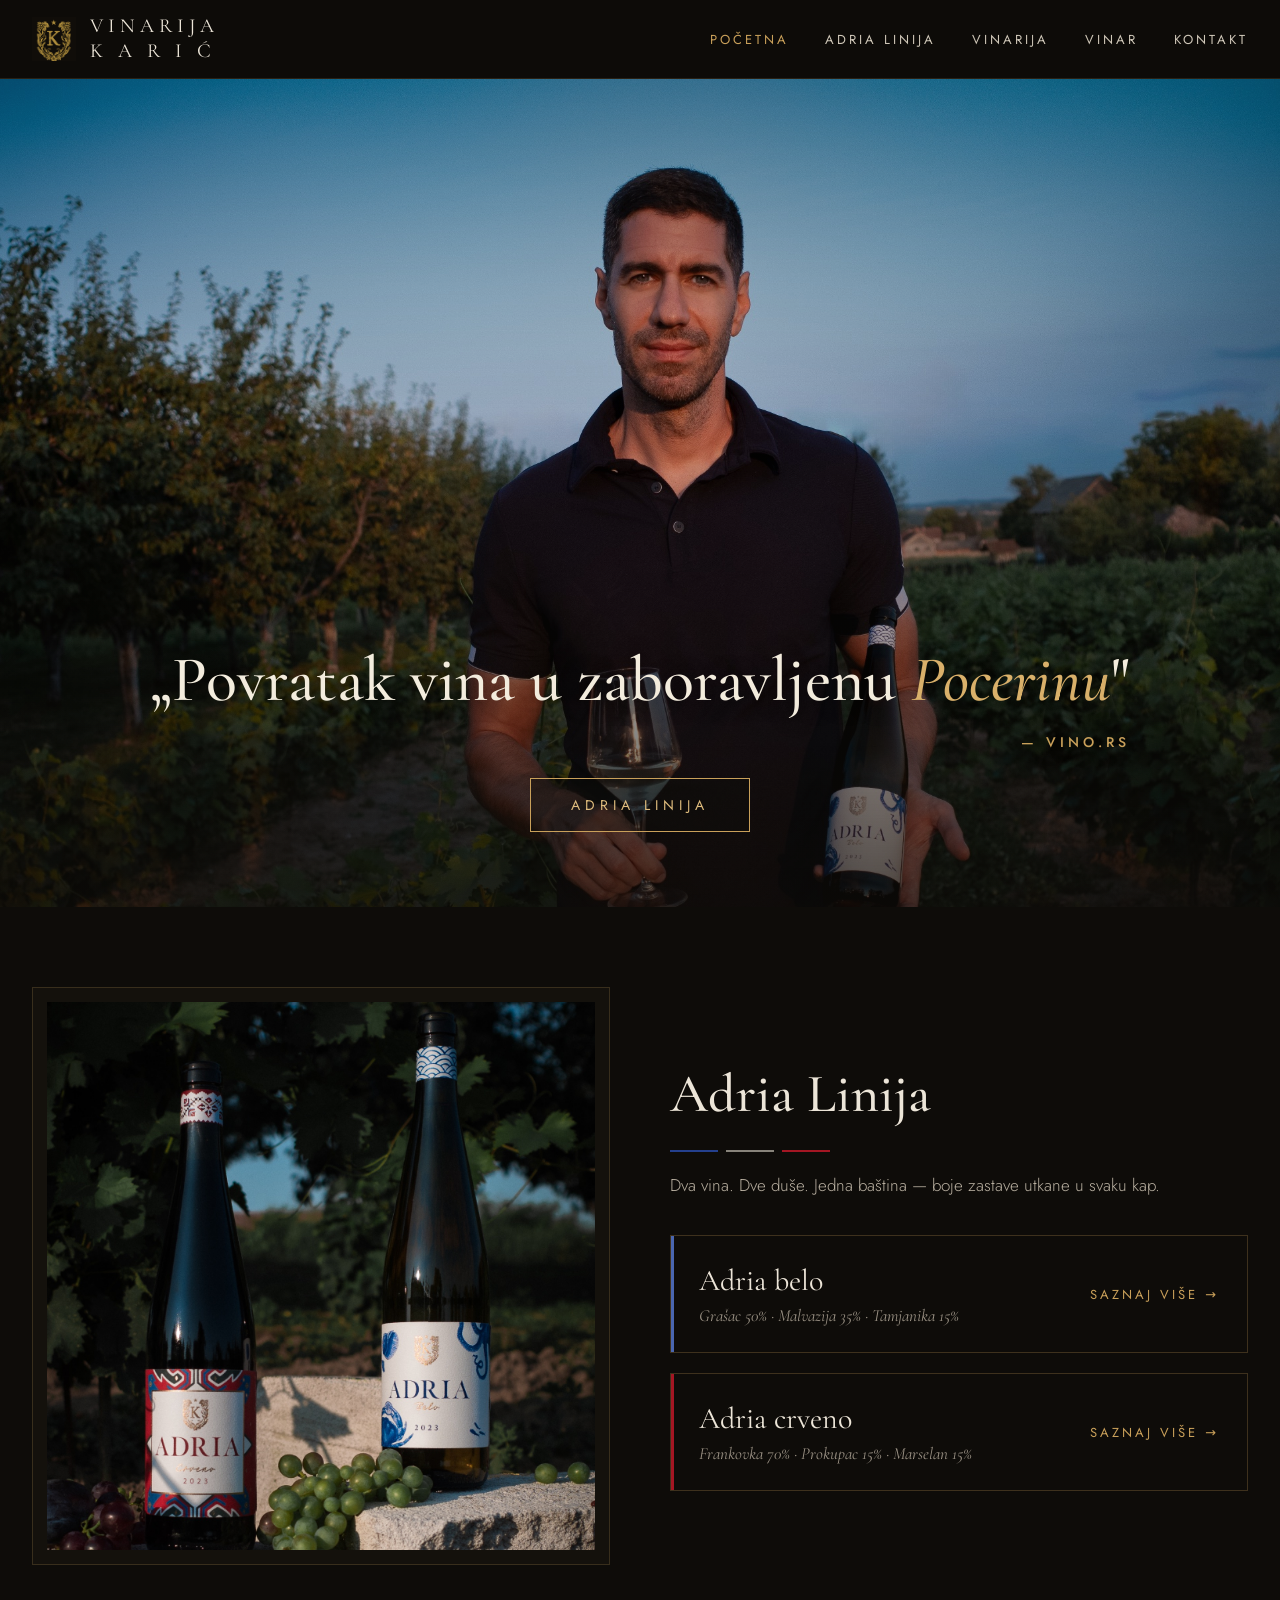
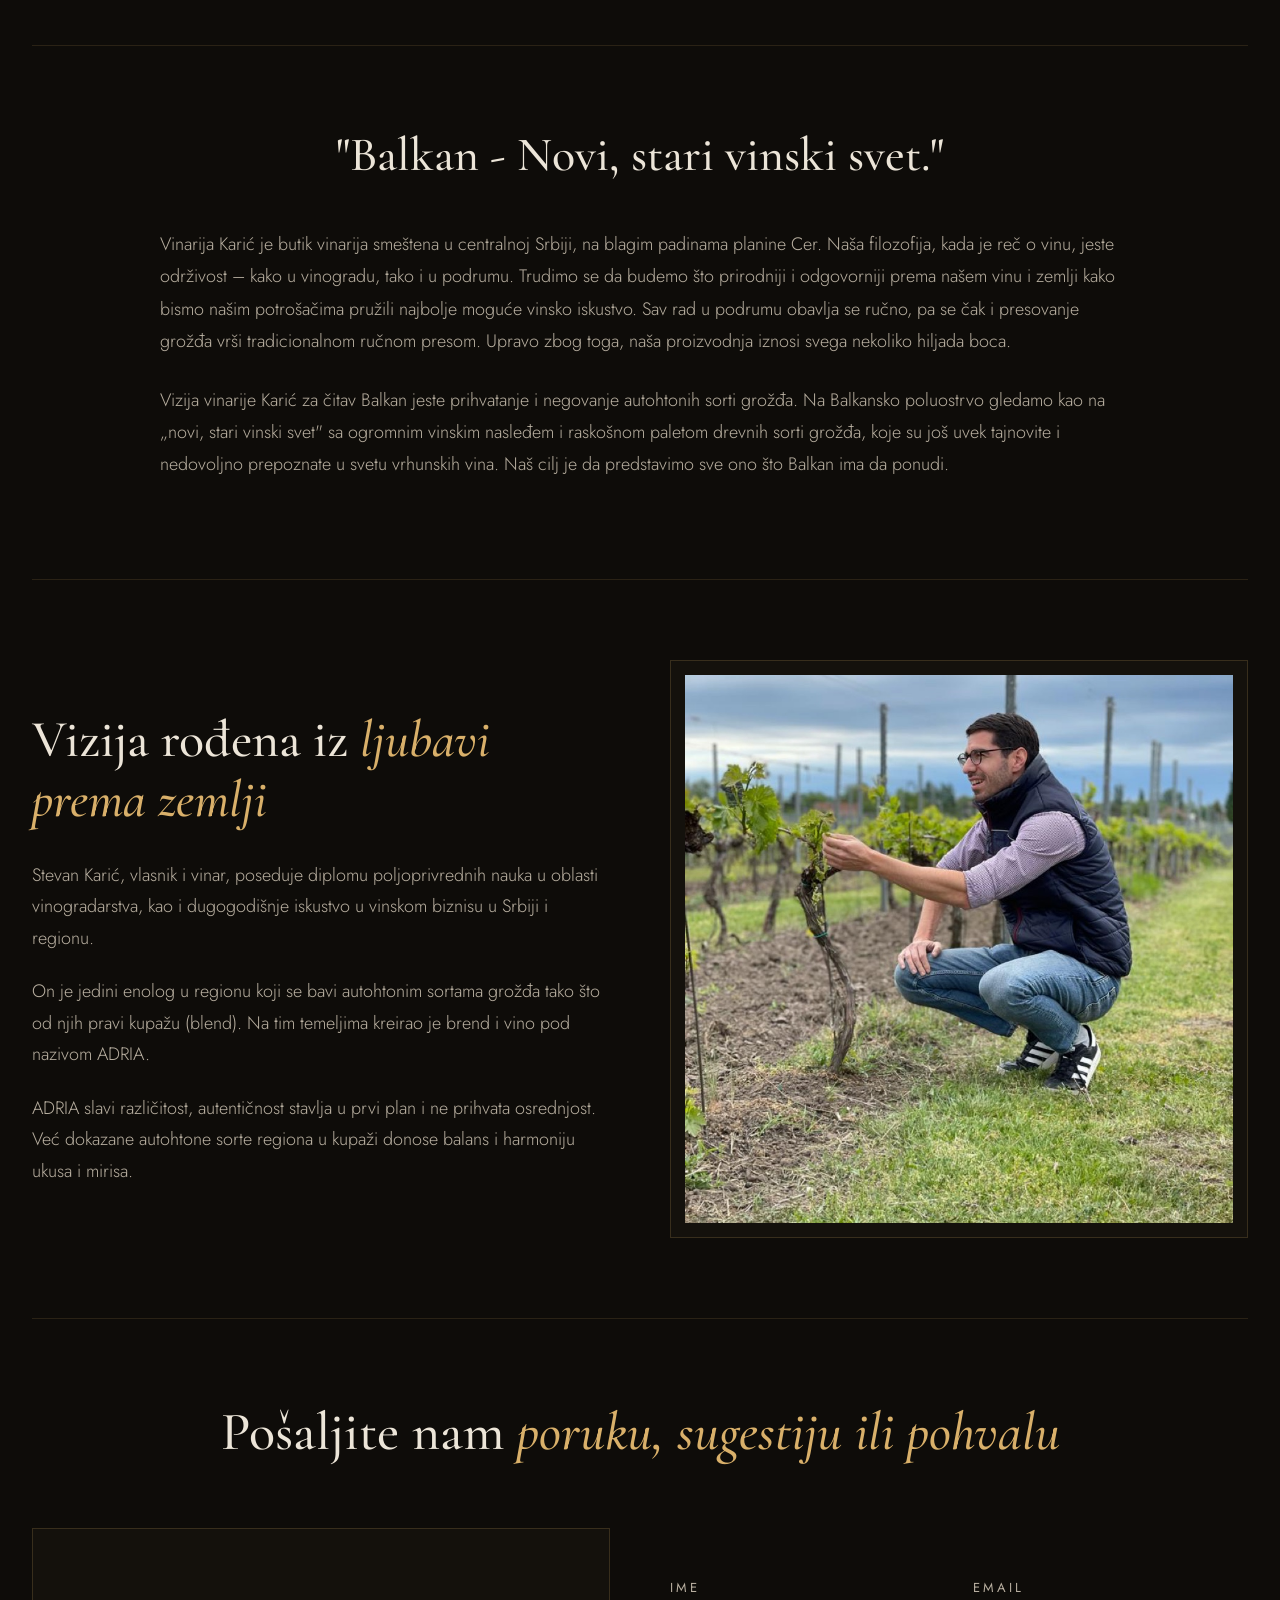
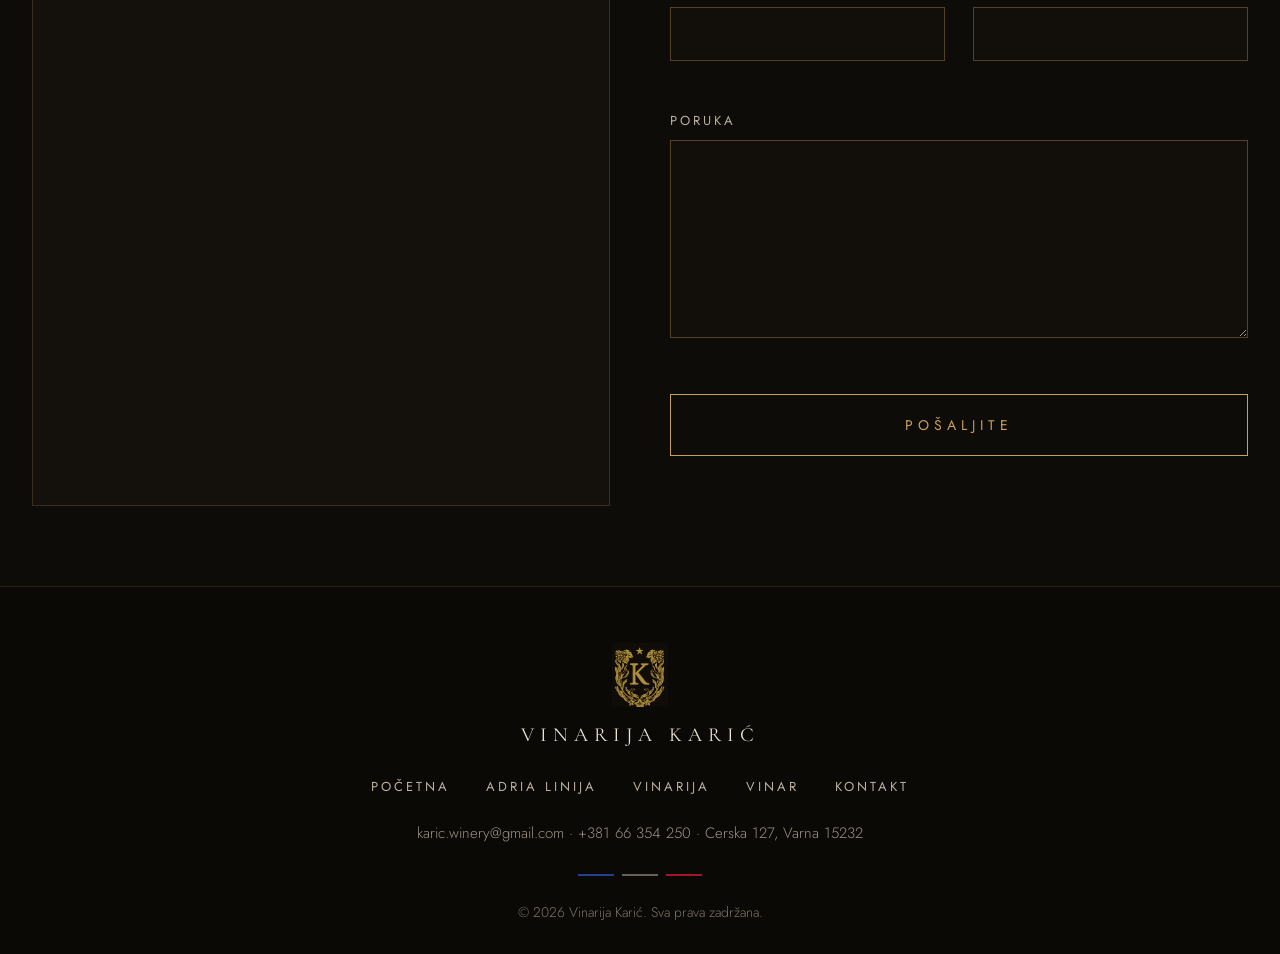
==== index.html @ 0d617162 "Add files via upload" ====
<!DOCTYPE html>
<html lang="sr">
<head>
<meta charset="utf-8">
<meta name="viewport" content="width=device-width, initial-scale=1">
<title>Vinarija Karić</title>
<meta name="description" content="Vinarija Karić — butik vinarija sa padina planine Cer. Adria linija: belo i crveno vino od autohtonih balkanskih sorti.">
<link rel="preconnect" href="https://fonts.googleapis.com">
<link rel="preconnect" href="https://fonts.gstatic.com" crossorigin>
<link href="https://fonts.googleapis.com/css2?family=Cormorant+Garamond:ital,wght@0,400;0,500;0,600;1,400;1,500&family=Jost:wght@300;400;500&display=swap" rel="stylesheet">
<link rel="icon" href="assets/karic-grb.png">
<link rel="stylesheet" href="style.css">
</head>
<body>
<div class="app">

  <!-- ============================= HEADER ============================= -->
  <header class="header">
    <div class="header-inner wrap">
      <div class="brand" data-go="home">
        <span class="imgslot crest contain">
          <img src="assets/karic-grb.png" alt="Grb Vinarije Karić" onerror="this.closest('.imgslot').classList.add('no-img')">
          <span class="ph"></span>
        </span>
        <div class="brand-name">VINARIJA<br>K A R I Ć</div>
      </div>
      <button id="nav-toggle" class="nav-toggle" aria-label="Meni" aria-expanded="false">
        <span></span><span></span><span></span>
      </button>
      <nav class="nav" id="site-nav">
        <span data-nav="home"     data-go="home">POČETNA</span>
        <span data-nav="adria"    data-section="adria-sekcija">ADRIA LINIJA</span>
        <span data-nav="vinarija" data-section="vinarija-sekcija">VINARIJA</span>
        <span data-nav="vinar"    data-section="vinar-sekcija">VINAR</span>
        <span data-nav="kontakt"  data-section="kontakt-sekcija">KONTAKT</span>
      </nav>
    </div>
  </header>

  <!-- ============================= HOME VIEW ============================= -->
  <div id="home-view">

    <!-- Hero -->
    <section class="hero">
      <div id="hero-parallax">
        <span class="imgslot" style="position:absolute;inset:0;">
          <img src="assets/hero.jpg" alt="Adria vino u zlatnom satu" onerror="this.closest('.imgslot').classList.add('no-img')">
          <span class="ph">Hero fotografija<br>(assets/hero.jpg)</span>
        </span>
      </div>
      <div class="hero-overlay"></div>
      <div id="hero-content" class="hero-content">
        <h1>„Povratak vina u zaboravljenu <em>Pocerinu</em>"
          <div class="hero-source">— VINO.RS</div>
        </h1>
        <a class="hero-btn" data-go="belo">ADRIA LINIJA</a>
      </div>
    </section>

    <!-- Adria linija -->
    <section id="adria-sekcija" class="adria">
      <div class="wrap section-pad grid-2">
        <div class="frame">
          <span class="imgslot" style="width:100%;aspect-ratio:1;">
            <img src="assets/adria-duo.jpg" alt="Adria belo i crveno" onerror="this.closest('.imgslot').classList.add('no-img')">
            <span class="ph">Adria belo i crveno — zajednička fotografija<br>(assets/adria-duo.jpg)</span>
          </span>
        </div>
        <div>
          <h2 class="h2">Adria Linija</h2>
          <div class="flag-bars" style="margin:24px 0 20px;">
            <div class="b-blue"></div><div class="b-white"></div><div class="b-red"></div>
          </div>
          <p class="lead">Dva vina. Dve duše. Jedna baština — boje zastave utkane u svaku kap.</p>
          <div class="wine-card" data-go="belo" style="margin-bottom:20px;">
            <div class="accent blue"></div>
            <div class="row">
              <div>
                <div class="name">Adria belo</div>
                <div class="comp">Grašac 50% · Malvazija 35% · Tamjanika 15%</div>
              </div>
              <span class="more">SAZNAJ VIŠE →</span>
            </div>
          </div>
          <div class="wine-card" data-go="crveno">
            <div class="accent red"></div>
            <div class="row">
              <div>
                <div class="name">Adria crveno</div>
                <div class="comp">Frankovka 70% · Prokupac 15% · Marselan 15%</div>
              </div>
              <span class="more">SAZNAJ VIŠE →</span>
            </div>
          </div>
        </div>
      </div>
    </section>

    <div class="wrap divider"><div></div></div>

    <!-- Vinarija -->
    <section id="vinarija-sekcija" class="section-pad">
      <div class="prose">
        <h2 class="h2">"Balkan - Novi, stari vinski svet."</h2>
        <p>Vinarija Karić je butik vinarija smeštena u centralnoj Srbiji, na blagim padinama planine Cer. Naša filozofija, kada je reč o vinu, jeste održivost – kako u vinogradu, tako i u podrumu. Trudimo se da budemo što prirodniji i odgovorniji prema našem vinu i zemlji kako bismo našim potrošačima pružili najbolje moguće vinsko iskustvo. Sav rad u podrumu obavlja se ručno, pa se čak i presovanje grožđa vrši tradicionalnom ručnom presom. Upravo zbog toga, naša proizvodnja iznosi svega nekoliko hiljada boca.</p>
        <p>Vizija vinarije Karić za čitav Balkan jeste prihvatanje i negovanje autohtonih sorti grožđa. Na Balkansko poluostrvo gledamo kao na „novi, stari vinski svet" sa ogromnim vinskim nasleđem i raskošnom paletom drevnih sorti grožđa, koje su još uvek tajnovite i nedovoljno prepoznate u svetu vrhunskih vina. Naš cilj je da predstavimo sve ono što Balkan ima da ponudi.</p>
      </div>
    </section>

    <div class="wrap divider"><div></div></div>

    <!-- Vinar -->
    <section id="vinar-sekcija" class="vinar wrap section-pad grid-2">
      <div>
        <h2 class="h2">Vizija rođena iz <em>ljubavi prema zemlji</em></h2>
        <p>Stevan Karić, vlasnik i vinar, poseduje diplomu poljoprivrednih nauka u oblasti vinogradarstva, kao i dugogodišnje iskustvo u vinskom biznisu u Srbiji i regionu.</p>
        <p>On je jedini enolog u regionu koji se bavi autohtonim sortama grožđa tako što od njih pravi kupažu (blend). Na tim temeljima kreirao je brend i vino pod nazivom ADRIA.</p>
        <p>ADRIA slavi različitost, autentičnost stavlja u prvi plan i ne prihvata osrednjost. Već dokazane autohtone sorte regiona u kupaži donose balans i harmoniju ukusa i mirisa.</p>
      </div>
      <div class="frame">
        <div class="mirror">
          <span class="imgslot" style="width:100%;aspect-ratio:1;">
            <img src="assets/founder.jpg" alt="Stevan Karić u vinogradu" style="object-position:50% 54%;" onerror="this.closest('.imgslot').classList.add('no-img')">
            <span class="ph">Fotografija osnivača u vinogradu<br>(assets/founder.jpg)</span>
          </span>
        </div>
      </div>
    </section>

    <div class="wrap divider"><div></div></div>

    <!-- Kontakt -->
    <section id="kontakt-sekcija" class="kontakt">
      <div class="wrap section-pad">
        <div class="head">
          <h2 class="h2">Pošaljite nam <em>poruku, sugestiju ili pohvalu</em></h2>
        </div>
        <div class="grid-2">
          <div class="frame">
            <iframe src="https://www.google.com/maps?q=Cerska%20127%2C%20Varna%2015232%2C%20Serbia&output=embed" loading="lazy" title="Vinarija Karić — mapa"></iframe>
          </div>
          <div class="form-col">
            <div id="form-ok" class="form-ok hidden">
              <div class="t">Hvala vam!</div>
              <div class="s">Vaša poruka je poslata. Odgovorićemo u najkraćem roku.</div>
            </div>
            <form id="contact-form" class="form" novalidate>
              <div class="field-row">
                <div class="field">
                  <label for="f-ime">IME</label>
                  <input id="f-ime" name="ime" type="text" autocomplete="name">
                  <div class="err" data-err="ime"></div>
                </div>
                <div class="field">
                  <label for="f-email">EMAIL</label>
                  <input id="f-email" name="email" type="email" autocomplete="email">
                  <div class="err" data-err="email"></div>
                </div>
              </div>
              <div class="field">
                <label for="f-poruka">PORUKA</label>
                <textarea id="f-poruka" name="poruka" rows="7"></textarea>
                <div class="err" data-err="poruka"></div>
              </div>
              <button type="submit" class="btn-send">POŠALJITE</button>
            </form>
          </div>
        </div>
      </div>
    </section>

  </div>

  <!-- ============================= DETAIL VIEW ============================= -->
  <div id="detail-view" class="detail hidden">
    <div class="wrap detail-inner">
      <div class="crumb">
        <span class="link" data-section="adria-sekcija">ADRIA LINIJA</span>
        <span class="sep">/</span>
        <span id="d-crumb"></span>
      </div>
      <div class="detail-hero">
        <div>
          <span id="d-bottle" class="imgslot contain bottle">
            <img id="d-bottle-img" src="" alt="" onerror="this.closest('.imgslot').classList.add('no-img')">
            <span class="ph" id="d-bottle-ph"></span>
          </span>
        </div>
        <div>
          <div class="kicker" id="d-kicker">ADRIA LINIJA</div>
          <h1 id="d-name"></h1>
          <div class="sub" id="d-sub"></div>
          <div class="sastav" id="d-sastav"></div>
        </div>
      </div>
      <div class="stats">
        <div class="cell"><div class="lab">ALKOHOL</div><div class="val" id="d-alk"></div></div>
        <div class="cell"><div class="lab">ŠEĆERI</div><div class="val" id="d-sec"></div></div>
        <div class="cell"><div class="lab">UKUPNE KISELINE</div><div class="val" id="d-kis"></div></div>
        <div class="cell"><div class="lab">PH</div><div class="val" id="d-ph"></div></div>
      </div>
      <div class="detail-body">
        <div>
          <div class="lab">O VINU</div>
          <p id="d-desc"></p>
          <div class="lab mt">NOTE DEGUSTACIJE</div>
          <div class="note" id="d-note"></div>
        </div>
        <div>
          <div class="lab">VINIFIKACIJA</div>
          <p class="mb" id="d-vinif"></p>
          <div class="lab">GEOGRAFSKO POREKLO</div>
          <p id="d-geo"></p>
        </div>
      </div>
    </div>
  </div>

  <!-- ============================= FOOTER ============================= -->
  <footer class="footer">
    <div class="wrap footer-inner">
      <span class="imgslot crest contain">
        <img src="assets/karic-grb.png" alt="Grb Vinarije Karić" onerror="this.closest('.imgslot').classList.add('no-img')">
        <span class="ph"></span>
      </span>
      <div class="name">VINARIJA KARIĆ</div>
      <div class="fnav">
        <span data-go="home">POČETNA</span>
        <span data-section="adria-sekcija">ADRIA LINIJA</span>
        <span data-section="vinarija-sekcija">VINARIJA</span>
        <span data-section="vinar-sekcija">VINAR</span>
        <span data-section="kontakt-sekcija">KONTAKT</span>
      </div>
      <div class="contact">karic.winery@gmail.com · +381 66 354 250 · Cerska 127, Varna 15232</div>
      <div class="flag-bars">
        <div class="b-blue"></div><div class="b-white"></div><div class="b-red"></div>
      </div>
      <div class="copy">© 2026 Vinarija Karić. Sva prava zadržana.</div>
    </div>
  </footer>

</div>
<script src="app.js"></script>
</body>
</html>
---- style.css ----
/* ============================================================
   Vinarija Karić — implementation of "Vinarija Karic.dc.html"
   Palette / type ported 1:1 from the Claude Design source.
   ============================================================ */

:root {
  --bg:        #0e0c09;
  --bg-2:      #0b0906;
  --card:      #14110c;
  --text:      #ece5d8;
  --muted:     #b8afa0;
  --muted-2:   #9a9184;
  --gold:      #c9a05a;
  --gold-hi:   #e0bd7e;
  --gold-deep: #d9b06a;
  --idle:      #cfc7b8;
  --blue:      #24408e;
  --blue-2:    #4a66b0;
  --red:       #a41623;
  --error:     #c96a5a;
  --placeholder:#6f675a;
  --serif: 'Cormorant Garamond', Georgia, serif;
  --sans:  'Jost', system-ui, sans-serif;
}

* { box-sizing: border-box; }
html, body { margin: 0; padding: 0; background: var(--bg); }
body { font-family: var(--sans); color: var(--text); -webkit-font-smoothing: antialiased; }
a { color: var(--gold); text-decoration: none; }
a:hover { color: var(--gold-hi); }
input, textarea { font-family: var(--sans); }
::placeholder { color: var(--placeholder); }
img { max-width: 100%; }

.app { min-height: 100vh; display: flex; flex-direction: column; background: var(--bg); }
.wrap { max-width: 1280px; margin: 0 auto; }
.hidden { display: none !important; }

/* ---------- image-slot (with graceful placeholder fallback) ---------- */
.imgslot { position: relative; overflow: hidden; display: block; background: #100d09; }
.imgslot img {
  position: absolute; inset: 0; width: 100%; height: 100%;
  object-fit: cover; display: block;
}
.imgslot.contain img { object-fit: contain; }
.imgslot .ph {
  position: absolute; inset: 0; display: none;
  align-items: center; justify-content: center; text-align: center;
  padding: 18px; color: var(--placeholder); font-weight: 300; font-size: 14px;
  letter-spacing: .5px; line-height: 1.5;
  border: 1px dashed rgba(201,160,90,0.22);
  background:
    repeating-linear-gradient(45deg, rgba(201,160,90,0.03) 0 12px, transparent 12px 24px),
    #14110c;
}
.imgslot.no-img img { display: none; }
.imgslot.no-img .ph { display: flex; }

/* ---------- header ---------- */
.header {
  position: sticky; top: 0; z-index: 50;
  background: rgba(14,12,9,0.96);
  border-bottom: 1px solid rgba(201,160,90,0.15);
  backdrop-filter: blur(6px);
}
.header-inner {
  padding: 14px 32px; display: flex; align-items: center;
  justify-content: space-between; gap: 24px;
}
.brand { display: flex; align-items: center; gap: 14px; cursor: pointer; }
.brand .crest { width: 44px; height: 44px; }
.brand-name {
  font-family: var(--serif); font-size: 20px; letter-spacing: 5px;
  line-height: 1.25; color: var(--text);
}
.nav { display: flex; align-items: center; gap: 36px; font-size: 13px; letter-spacing: 3px; }
.nav span { cursor: pointer; color: var(--idle); transition: color .25s ease; }
.nav span:hover { color: var(--gold-hi); }
.nav span.active { color: var(--gold); }

/* hamburger toggle — hidden on desktop, shown on mobile */
.nav-toggle {
  display: none; flex-direction: column; justify-content: center; gap: 5px;
  width: 42px; height: 42px; padding: 9px; margin: -9px -9px -9px 0;
  background: none; border: 0; cursor: pointer;
}
.nav-toggle span {
  display: block; height: 1.5px; width: 100%; background: var(--gold);
  transition: transform .3s ease, opacity .2s ease;
}
.header.menu-open .nav-toggle span:nth-child(1) { transform: translateY(6.5px) rotate(45deg); }
.header.menu-open .nav-toggle span:nth-child(2) { opacity: 0; }
.header.menu-open .nav-toggle span:nth-child(3) { transform: translateY(-6.5px) rotate(-45deg); }

/* ---------- hero ---------- */
.hero { position: relative; height: 92vh; min-height: 600px; overflow: hidden; }
#hero-parallax { position: absolute; left: 0; right: 0; top: -14%; height: 128%; will-change: transform; }
.hero-overlay {
  position: absolute; inset: 0; pointer-events: none;
  background: linear-gradient(180deg, rgba(14,12,9,0.35) 0%, rgba(14,12,9,0.05) 40%, rgba(14,12,9,0.72) 100%);
}
.hero-content {
  position: absolute; left: 0; right: 0; bottom: 9%;
  display: flex; flex-direction: column; align-items: center; gap: 26px;
  text-align: center; pointer-events: none;
}
.hero-content h1 {
  font-family: var(--serif); font-weight: 500; font-size: clamp(40px, 5vw, 68px);
  margin: 0; color: #f3ecdd; text-shadow: 0 2px 24px rgba(0,0,0,0.45);
}
.hero-content h1 em { color: var(--gold-deep); }
.hero-source {
  font-size: 14px; letter-spacing: 4px; color: var(--gold); text-align: right;
  font-family: var(--sans); font-style: normal; margin-top: 14px;
}
.hero-btn {
  pointer-events: auto; border: 1px solid var(--gold); background: rgba(14,12,9,0.35);
  color: var(--gold-hi); padding: 16px 40px; font-size: 14px; letter-spacing: 5px;
  cursor: pointer; font-family: var(--sans); transition: background .25s ease;
}
.hero-btn:hover { background: rgba(201,160,90,0.25); }

/* ---------- generic section bits ---------- */
.section-pad { padding: 80px 32px; }
.divider { padding: 0 32px; }
.divider > div { height: 1px; background: rgba(201,160,90,0.15); }
.frame { border: 1px solid rgba(201,160,90,0.2); padding: 14px; background: var(--card); }
.h2 { font-family: var(--serif); font-weight: 500; margin: 0; }
.flag-bars { display: flex; gap: 8px; }
.flag-bars > div { width: 48px; height: 2px; }
.flag-bars .b-blue { background: var(--blue); }
.flag-bars .b-white { background: rgba(236,229,216,0.55); }
.flag-bars .b-red { background: var(--red); }

/* ---------- adria section ---------- */
.grid-2 {
  display: grid; grid-template-columns: minmax(0,1fr) minmax(0,1fr);
  gap: 60px; align-items: center;
}
.adria .h2 { font-size: 54px; }
.adria .lead { font-weight: 300; font-size: 17px; color: var(--muted); margin: 0 0 36px; line-height: 1.6; }
.wine-card {
  border: 1px solid rgba(201,160,90,0.25); padding: 26px 28px; position: relative;
  cursor: pointer; transition: background .25s ease;
}
.wine-card:hover { background: rgba(201,160,90,0.07); }
.wine-card .accent { position: absolute; left: 0; top: 0; bottom: 0; width: 3px; }
.wine-card .accent.blue { background: var(--blue-2); }
.wine-card .accent.red { background: var(--red); }
.wine-card .row { display: flex; justify-content: space-between; align-items: center; gap: 18px; }
.wine-card .name { font-family: var(--serif); font-size: 30px; }
.wine-card .comp { font-family: var(--serif); font-style: italic; font-size: 17px; color: var(--muted-2); margin-top: 6px; }
.wine-card .more { color: var(--gold); letter-spacing: 3px; font-size: 13px; white-space: nowrap; }

/* ---------- vinarija (prose) ---------- */
.prose { max-width: 960px; margin: 0 auto; text-align: center; }
.prose .h2 { font-size: 48px; margin: 0 0 44px; }
.prose p { font-weight: 300; font-size: 18px; line-height: 1.8; color: var(--muted); text-align: left; }
.prose p + p { margin-top: 26px; }

/* ---------- vinar ---------- */
.vinar .h2 { font-size: 52px; line-height: 1.15; margin: 0 0 30px; }
.vinar .h2 em { color: var(--gold-deep); }
.vinar p { font-weight: 300; font-size: 18px; line-height: 1.75; color: var(--muted); margin: 0 0 22px; }
.vinar p:last-child { margin-bottom: 0; }
.mirror { transform: scaleX(-1); }

/* ---------- kontakt ---------- */
.kontakt .head { text-align: center; margin-bottom: 64px; }
.kontakt .head .h2 { font-size: 54px; }
.kontakt .head .h2 em { color: var(--gold-deep); }
.kontakt .grid-2 { align-items: stretch; }
.kontakt iframe { width: 100%; aspect-ratio: 1; border: 0; display: block; filter: grayscale(0.35) contrast(0.95); }
.form-col { display: flex; flex-direction: column; justify-content: center; }
.form { display: flex; flex-direction: column; gap: 28px; }
.field-row { display: grid; grid-template-columns: minmax(0,1fr) minmax(0,1fr); gap: 28px; }
.field label { display: block; letter-spacing: 3px; font-size: 13px; color: var(--muted); margin-bottom: 10px; }
.field input, .field textarea {
  width: 100%; background: rgba(20,17,12,0.6); border: 1px solid rgba(201,160,90,0.35);
  color: var(--text); font-size: 17px; font-weight: 300; padding: 14px 16px; outline: none;
}
.field textarea { resize: vertical; }
.field input:focus, .field textarea:focus { border: 1px solid var(--gold); }
.field .err { color: var(--error); font-size: 13px; margin-top: 6px; min-height: 16px; }
.btn-send {
  background: none; border: 1px solid var(--gold); color: var(--gold);
  letter-spacing: 5px; font-size: 14px; padding: 20px; cursor: pointer;
  font-family: var(--sans); transition: background .25s ease;
}
.btn-send:hover { background: rgba(201,160,90,0.12); }
.form-ok { border: 1px solid var(--gold); padding: 36px; text-align: center; }
.form-ok .t { font-family: var(--serif); font-size: 28px; color: var(--gold-deep); margin-bottom: 10px; }
.form-ok .s { font-weight: 300; color: var(--muted); }

/* ---------- footer ---------- */
.footer { margin-top: auto; background: var(--bg-2); border-top: 1px solid rgba(201,160,90,0.15); }
.footer-inner { padding: 56px 32px 32px; text-align: center; }
.footer .crest { width: 56px; height: 64px; margin: 0 auto; }
.footer .name { font-family: var(--serif); font-size: 20px; letter-spacing: 6px; color: var(--text); margin: 16px 0 30px; }
.footer .fnav { display: flex; gap: 36px; justify-content: center; flex-wrap: wrap; font-size: 13px; letter-spacing: 3px; color: var(--muted); margin-bottom: 26px; }
.footer .fnav span { cursor: pointer; transition: color .25s ease; }
.footer .fnav span:hover { color: var(--gold-hi); }
.footer .contact { font-weight: 300; color: var(--muted-2); font-size: 15px; }
.footer .flag-bars { justify-content: center; margin: 30px 0 26px; }
.footer .flag-bars > div { width: 36px; }
.footer .flag-bars .b-white { background: rgba(236,229,216,0.4); }
.footer .copy { color: #7d7466; font-weight: 300; font-size: 14px; }

/* ---------- detail page (light) ---------- */
.detail { background: #faf7f1; color: #221d16; }
.detail-inner { padding: 44px 32px 90px; }
.crumb { font-size: 13px; letter-spacing: 3px; margin-bottom: 36px; }
.crumb .link { color: #8a6a33; cursor: pointer; }
.crumb .link:hover { color: #b08a4a; }
.crumb .sep { color: #b0a793; margin: 0 10px; }
.detail-hero {
  background: #f1ebe0; display: grid;
  grid-template-columns: minmax(300px,480px) minmax(0,1fr);
  gap: 40px; padding: 56px 64px; align-items: center;
}
.detail-hero .bottle { width: 100%; height: 560px; background: transparent; }
.detail-hero .kicker { letter-spacing: 5px; font-size: 13px; margin-bottom: 18px; }
.detail-hero h1 { font-family: var(--serif); font-weight: 500; font-size: 70px; margin: 0; line-height: 1; }
.detail-hero .sub { font-family: var(--serif); font-style: italic; font-size: 25px; color: #6d6455; margin: 16px 0 28px; }
.detail-hero .sastav { font-family: var(--serif); font-style: italic; font-size: 20px; color: #4d463b; max-width: 460px; line-height: 1.5; }
.stats { display: grid; grid-template-columns: repeat(4, minmax(0,1fr)); border-bottom: 1px solid #d8cfbd; }
.stats .cell { padding: 30px; border-right: 1px solid #d8cfbd; }
.stats .cell:first-child { padding-left: 0; }
.stats .cell:last-child { border-right: 0; }
.stats .lab { letter-spacing: 3px; font-size: 12px; color: #9a9080; margin-bottom: 6px; }
.stats .val { font-family: var(--serif); font-size: 30px; }
.detail-body { display: grid; grid-template-columns: minmax(0,1fr) minmax(0,1fr); gap: 60px; padding-top: 52px; }
.detail-body .lab { letter-spacing: 4px; font-size: 13px; color: #8a6a33; margin-bottom: 16px; }
.detail-body .lab.mt { margin: 30px 0 12px; }
.detail-body p { font-weight: 300; font-size: 16px; line-height: 1.75; color: #4d463b; margin: 0; }
.detail-body p.mb { margin-bottom: 28px; }
.detail-body .note { font-family: var(--serif); font-style: italic; font-size: 19px; color: #4d463b; }

/* ---------- reveal animation base ---------- */
[data-reveal] { will-change: opacity, transform; }

/* ============================================================
   Responsive
   ============================================================ */

/* Tablet / small-desktop: single-column layouts */
@media (max-width: 960px) {
  .section-pad { padding: 60px 24px; }
  .divider { padding: 0 24px; }
  .grid-2 { grid-template-columns: 1fr; gap: 40px; }
  .field-row { grid-template-columns: 1fr; gap: 20px; }
  /* stack the winemaker image above the text for reading order */
  .vinar { display: flex; flex-direction: column-reverse; }
  .detail-inner { padding: 32px 24px 64px; }
  .detail-hero { grid-template-columns: 1fr; padding: 36px 32px; gap: 28px; }
  .detail-hero .bottle { height: 420px; }
  .detail-hero h1 { font-size: 56px; }
  .prose .h2 { font-size: 36px; }
  .adria .h2, .kontakt .head .h2 { font-size: 40px; }
  .vinar .h2 { font-size: 40px; }
}

/* Mobile: hamburger nav + tighter type */
@media (max-width: 820px) {
  .header-inner { padding: 14px 20px; }
  .nav-toggle { display: flex; }
  .nav {
    position: absolute; top: 100%; left: 0; right: 0;
    flex-direction: column; align-items: stretch; gap: 0;
    background: rgba(11,9,6,0.98); border-bottom: 1px solid rgba(201,160,90,0.15);
    backdrop-filter: blur(8px);
    max-height: 0; overflow: hidden; opacity: 0;
    transition: max-height .32s ease, opacity .2s ease;
  }
  .header.menu-open .nav { max-height: 340px; opacity: 1; }
  .nav span {
    padding: 16px 24px; font-size: 13px; letter-spacing: 3px;
    border-top: 1px solid rgba(201,160,90,0.08);
  }
  .nav span:first-child { border-top: 0; }
}

/* Phones */
@media (max-width: 560px) {
  .header-inner { padding: 12px 18px; }
  .brand .crest { width: 38px; height: 38px; }
  .brand-name { font-size: 17px; letter-spacing: 4px; }

  .hero { height: 88vh; min-height: 520px; }
  .hero-content { bottom: 8%; gap: 20px; padding: 0 22px; }
  .hero-content h1 { font-size: clamp(27px, 8.2vw, 40px); line-height: 1.15; overflow-wrap: break-word; }
  .hero-source { font-size: 12px; letter-spacing: 3px; margin-top: 10px; }
  .hero-btn { padding: 14px 30px; font-size: 12px; letter-spacing: 4px; }

  .section-pad { padding: 48px 20px; }
  .divider { padding: 0 20px; }
  .frame { padding: 10px; }

  .adria .h2 { font-size: 34px; }
  .adria .lead { font-size: 16px; margin-bottom: 28px; }
  .wine-card { padding: 20px 20px 20px 22px; }
  .wine-card .row { flex-direction: column; align-items: flex-start; gap: 12px; }
  .wine-card .name { font-size: 26px; }
  .wine-card .comp { font-size: 15px; }

  .prose .h2 { font-size: 28px; margin-bottom: 28px; }
  .prose p { font-size: 16px; line-height: 1.7; }
  .vinar .h2 { font-size: 32px; }
  .vinar p { font-size: 16px; }

  .kontakt .head { margin-bottom: 40px; }
  .kontakt .head .h2 { font-size: 30px; }
  .field input, .field textarea { font-size: 16px; } /* 16px avoids iOS zoom-on-focus */
  .btn-send { padding: 18px; letter-spacing: 4px; }

  .detail-inner { padding: 28px 18px 56px; }
  .detail-hero { padding: 28px 20px; gap: 22px; }
  .detail-hero .bottle { height: 340px; }
  .detail-hero .kicker { letter-spacing: 4px; margin-bottom: 12px; }
  .detail-hero h1 { font-size: 44px; }
  .detail-hero .sub { font-size: 21px; margin: 12px 0 20px; }
  .detail-hero .sastav { font-size: 18px; }
  .stats { grid-template-columns: repeat(2, minmax(0,1fr)); }
  .stats .cell { padding: 20px; }
  .stats .cell:nth-child(odd) { padding-left: 0; }
  .stats .cell:nth-child(2) { border-right: 0; }
  .stats .cell:nth-child(3), .stats .cell:nth-child(4) { border-top: 1px solid #d8cfbd; }
  .stats .val { font-size: 26px; }
  .detail-body { grid-template-columns: 1fr; gap: 32px; padding-top: 40px; }

  .footer-inner { padding: 48px 20px 28px; }
  .footer .fnav { gap: 18px 22px; }
  .footer .contact { font-size: 13px; line-height: 1.7; }
}
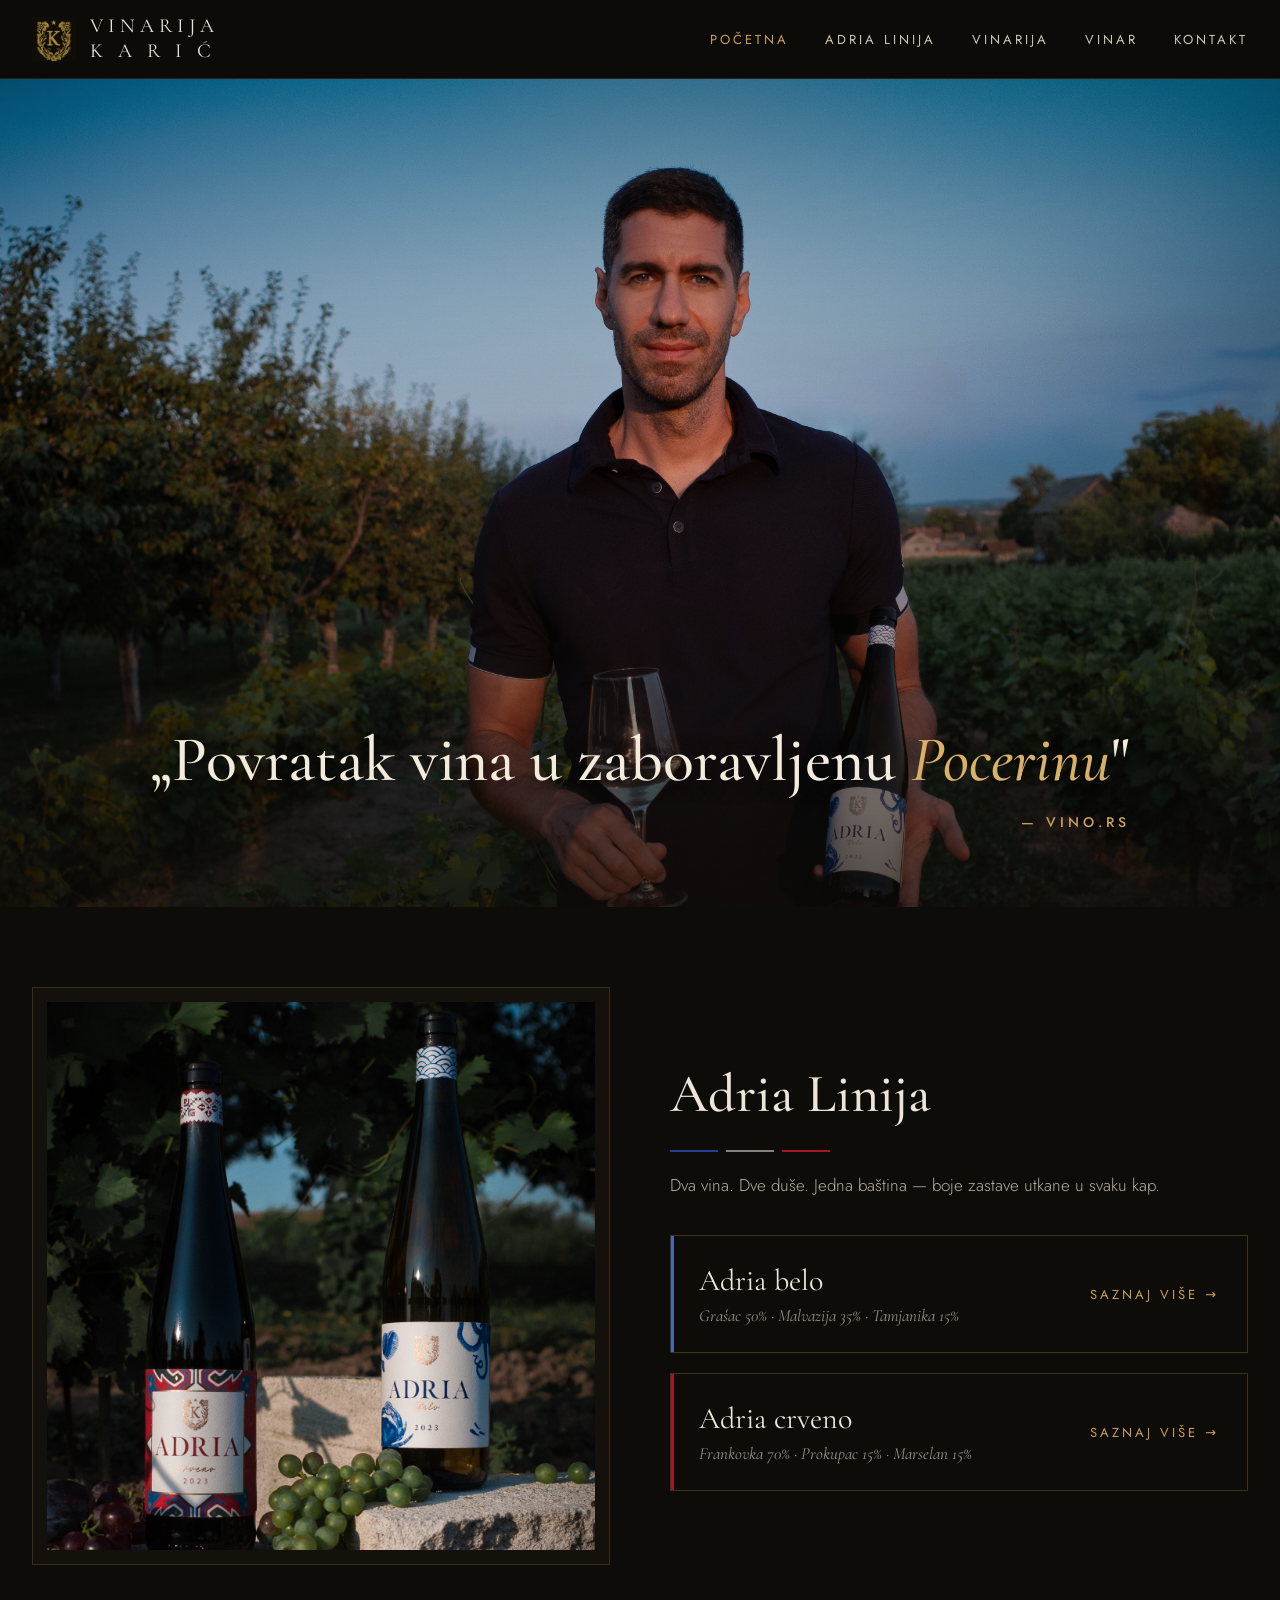
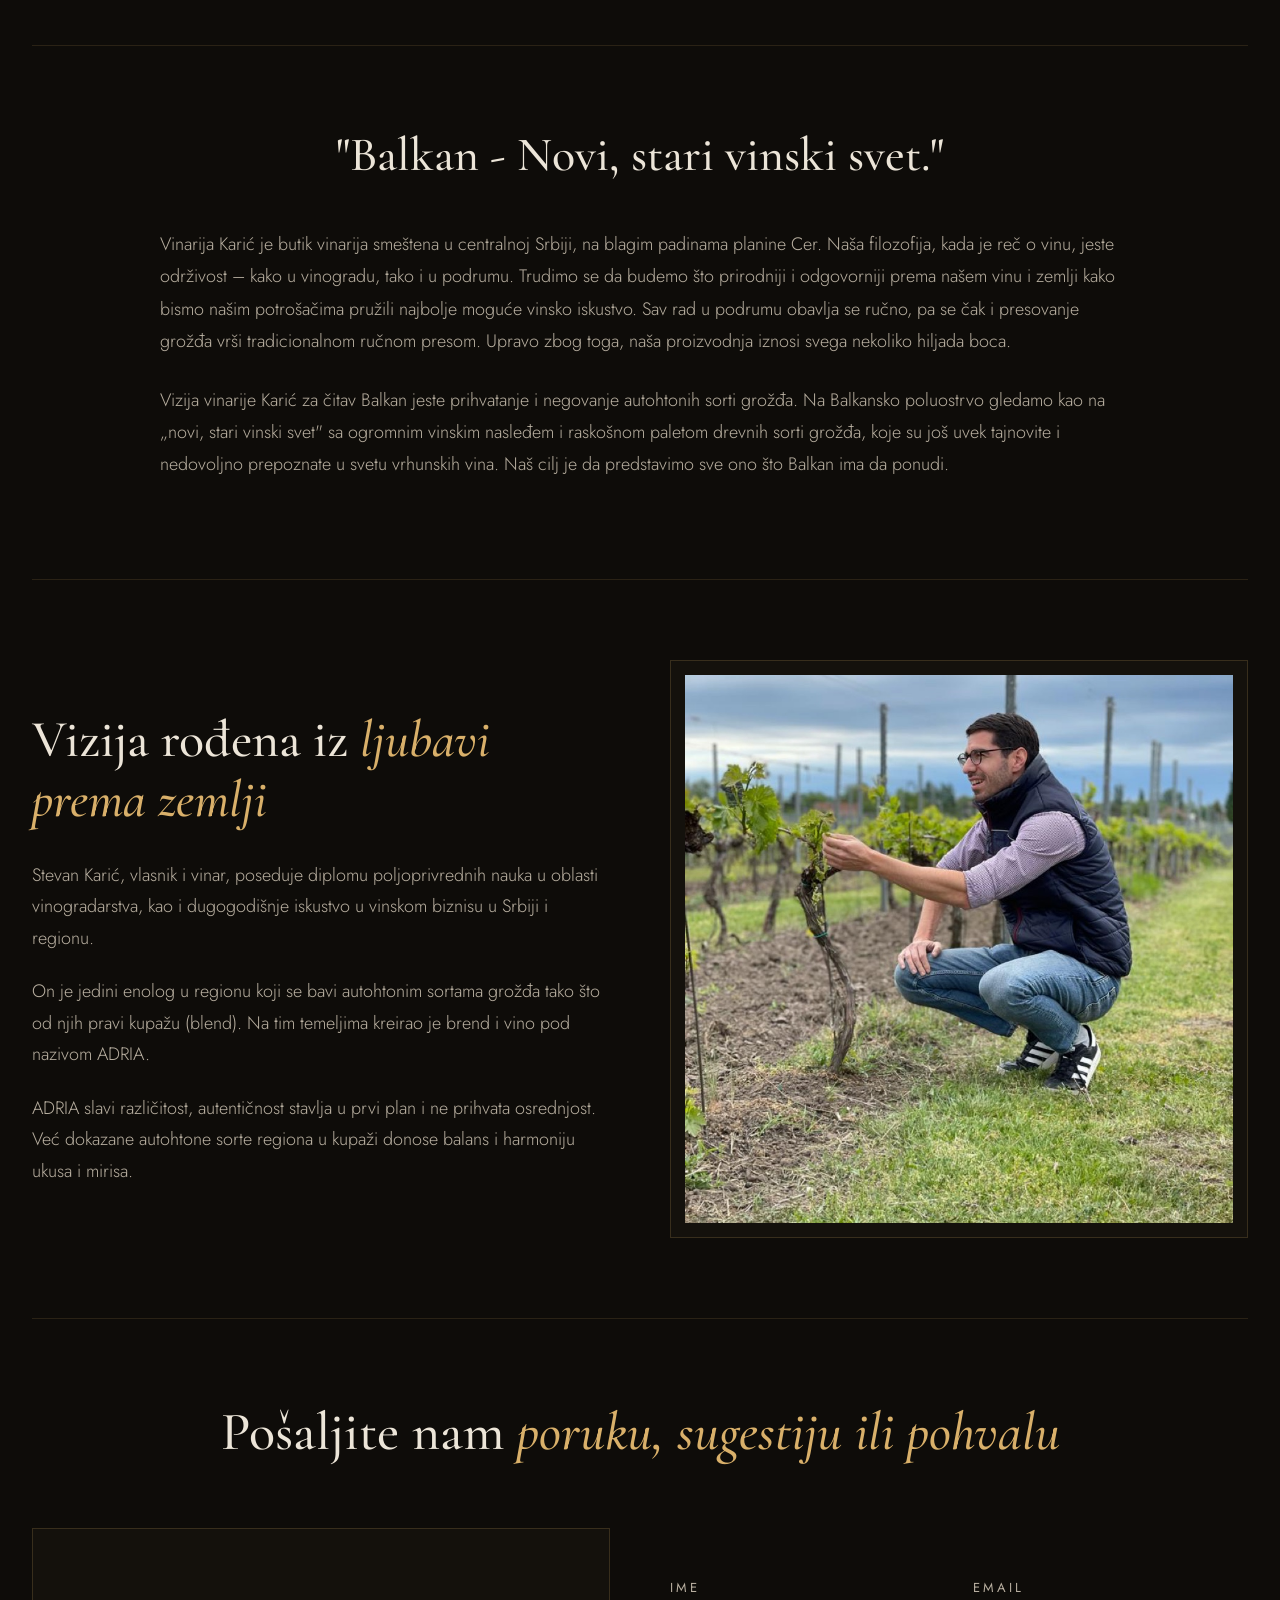
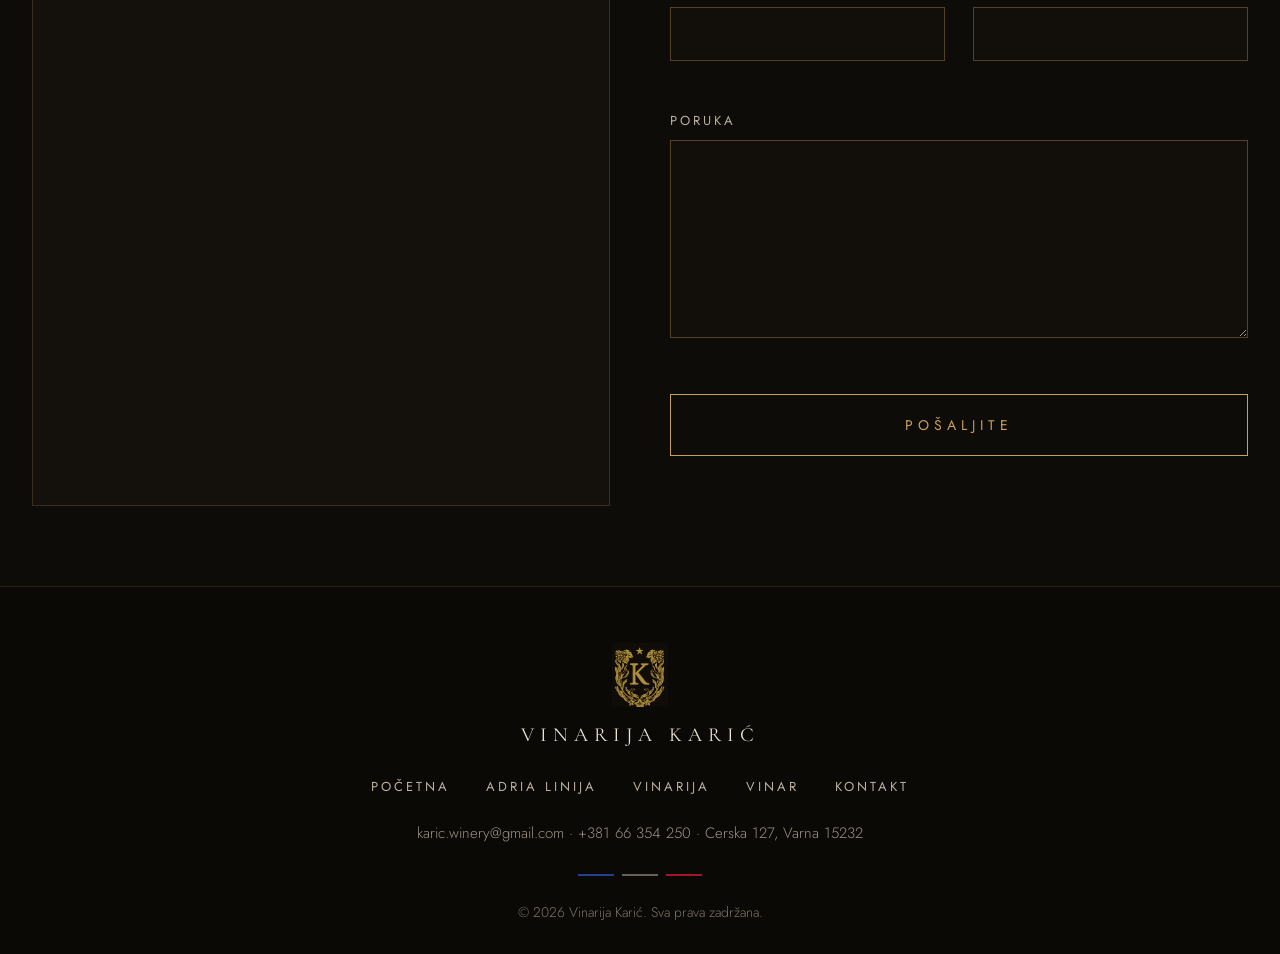
==== commit 5755a60d: "Rename index (1).html to index.html" ====
--- a/index.html
+++ b/index.html
@@ -53,7 +53,6 @@
         <h1>„Povratak vina u zaboravljenu <em>Pocerinu</em>"
           <div class="hero-source">— VINO.RS</div>
         </h1>
-        <a class="hero-btn" data-go="belo">ADRIA LINIJA</a>
       </div>
     </section>
 
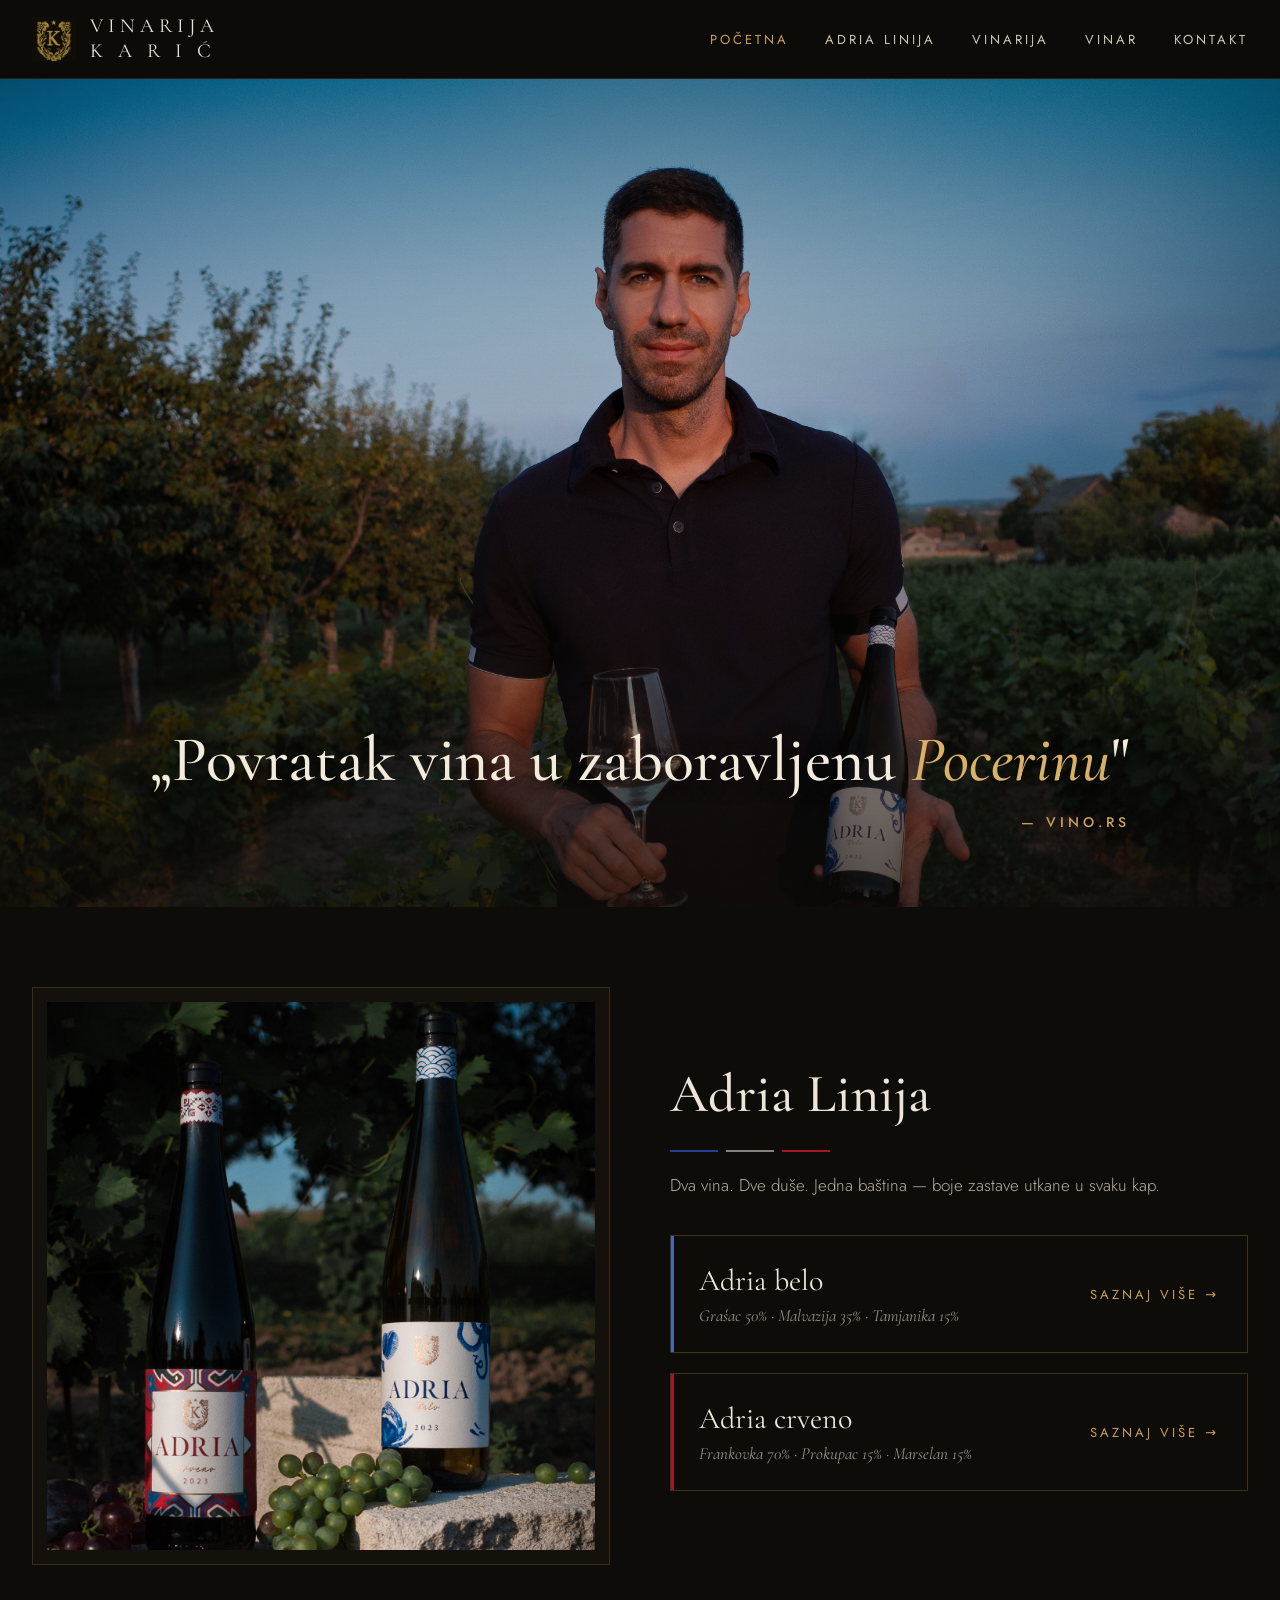
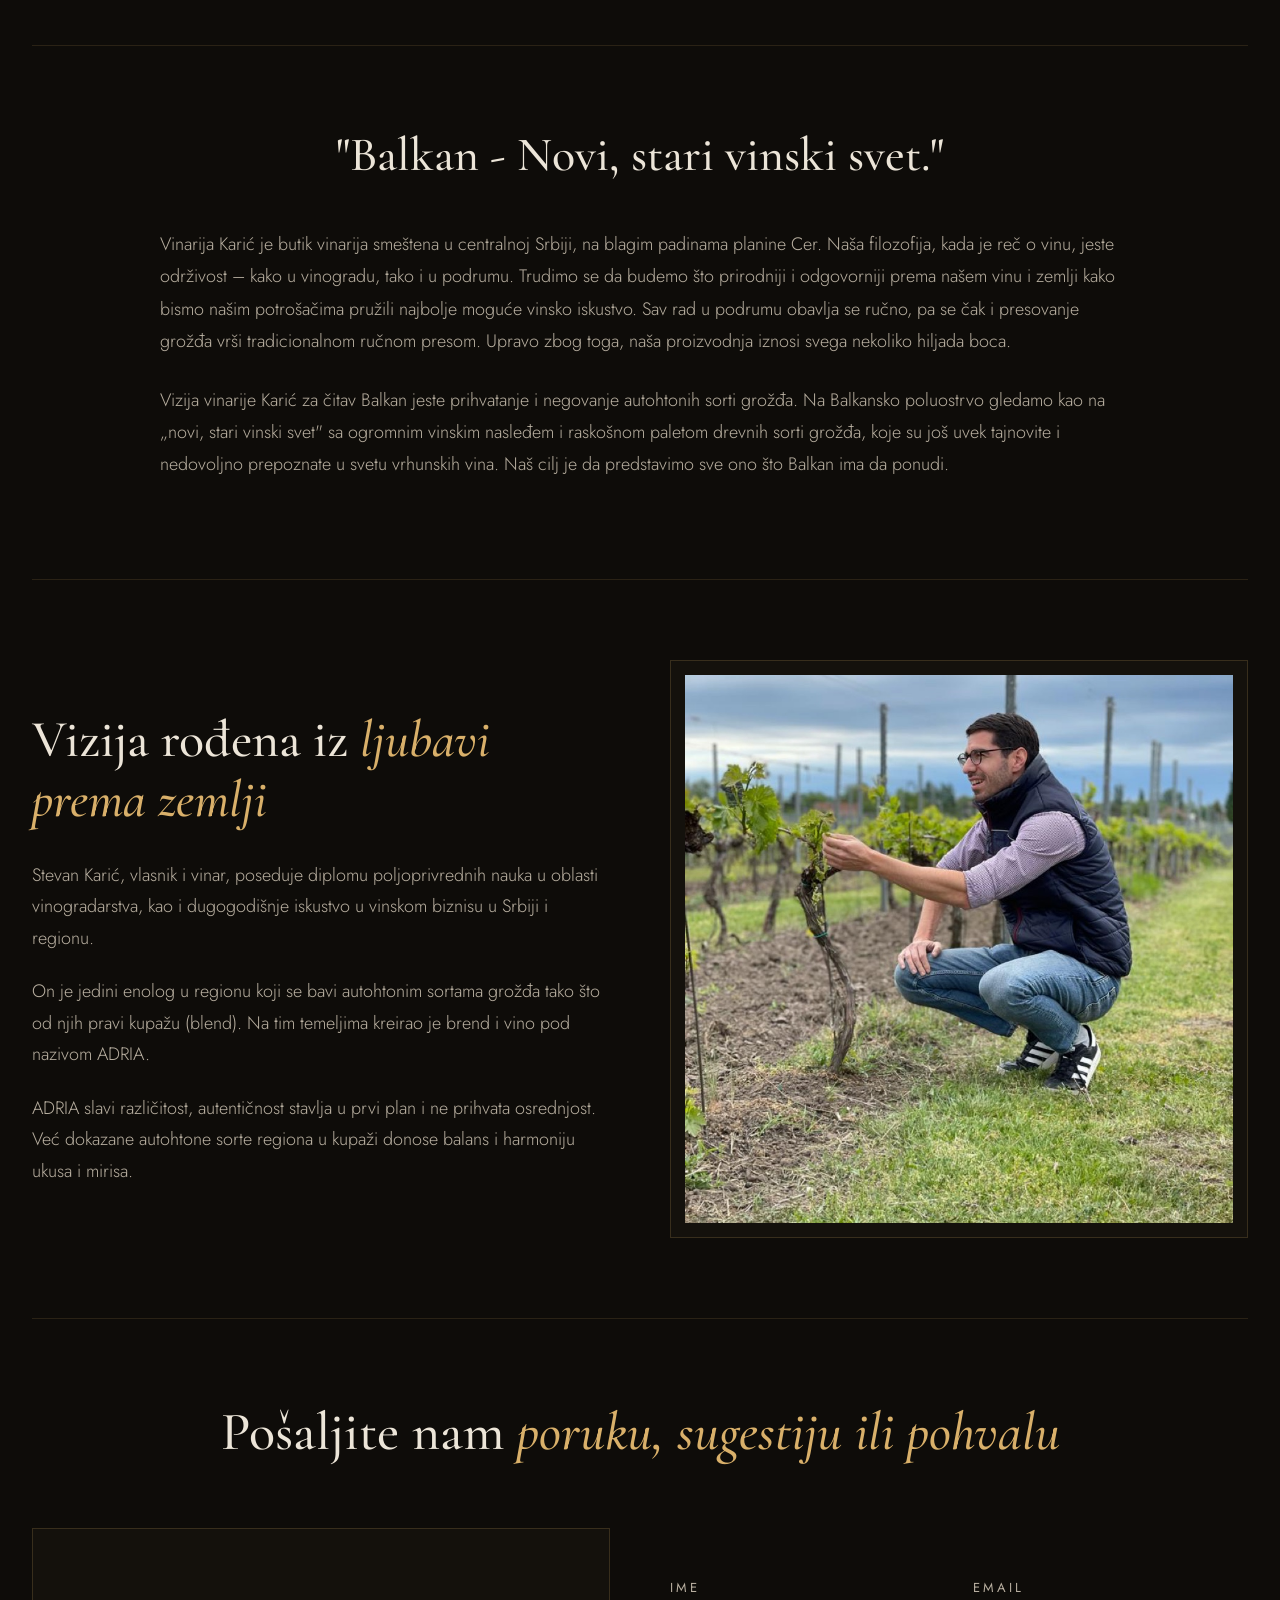
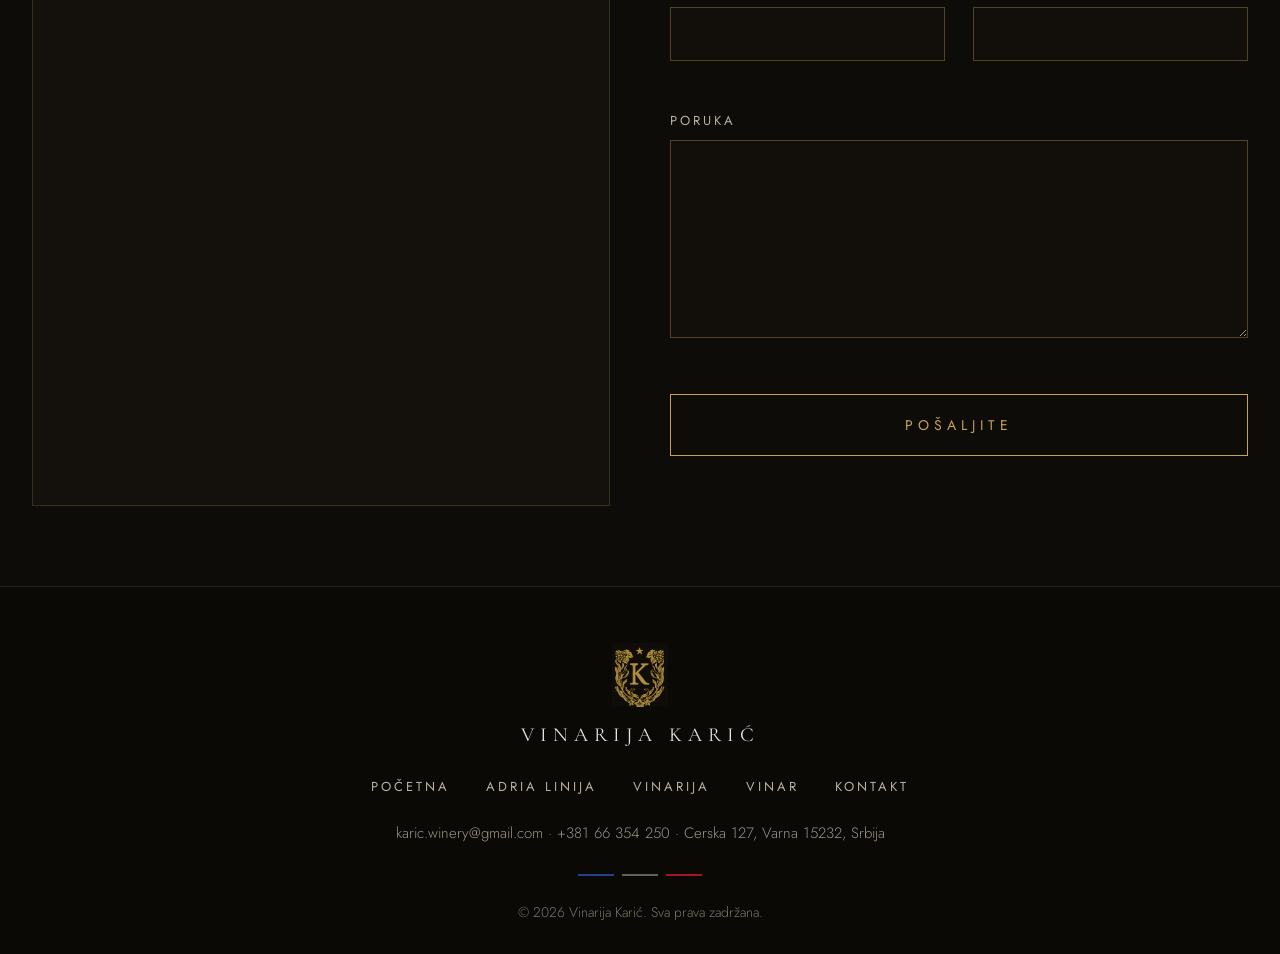
==== commit 1089e35a: "Update index.html" ====
--- a/index.html
+++ b/index.html
@@ -136,7 +136,7 @@
         </div>
         <div class="grid-2">
           <div class="frame">
-            <iframe src="https://www.google.com/maps?q=Cerska%20127%2C%20Varna%2015232%2C%20Serbia&output=embed" loading="lazy" title="Vinarija Karić — mapa"></iframe>
+            <iframe src="https://www.google.com/maps?q=Cerska%20127%2C%20Varna%2015232%2C%20Srbija&output=embed" loading="lazy" title="Vinarija Karić — mapa"></iframe>
           </div>
           <div class="form-col">
             <div id="form-ok" class="form-ok hidden">
@@ -230,7 +230,7 @@
         <span data-section="vinar-sekcija">VINAR</span>
         <span data-section="kontakt-sekcija">KONTAKT</span>
       </div>
-      <div class="contact">karic.winery@gmail.com · +381 66 354 250 · Cerska 127, Varna 15232</div>
+      <div class="contact">karic.winery@gmail.com · +381 66 354 250 · Cerska 127, Varna 15232, Srbija</div>
       <div class="flag-bars">
         <div class="b-blue"></div><div class="b-white"></div><div class="b-red"></div>
       </div>
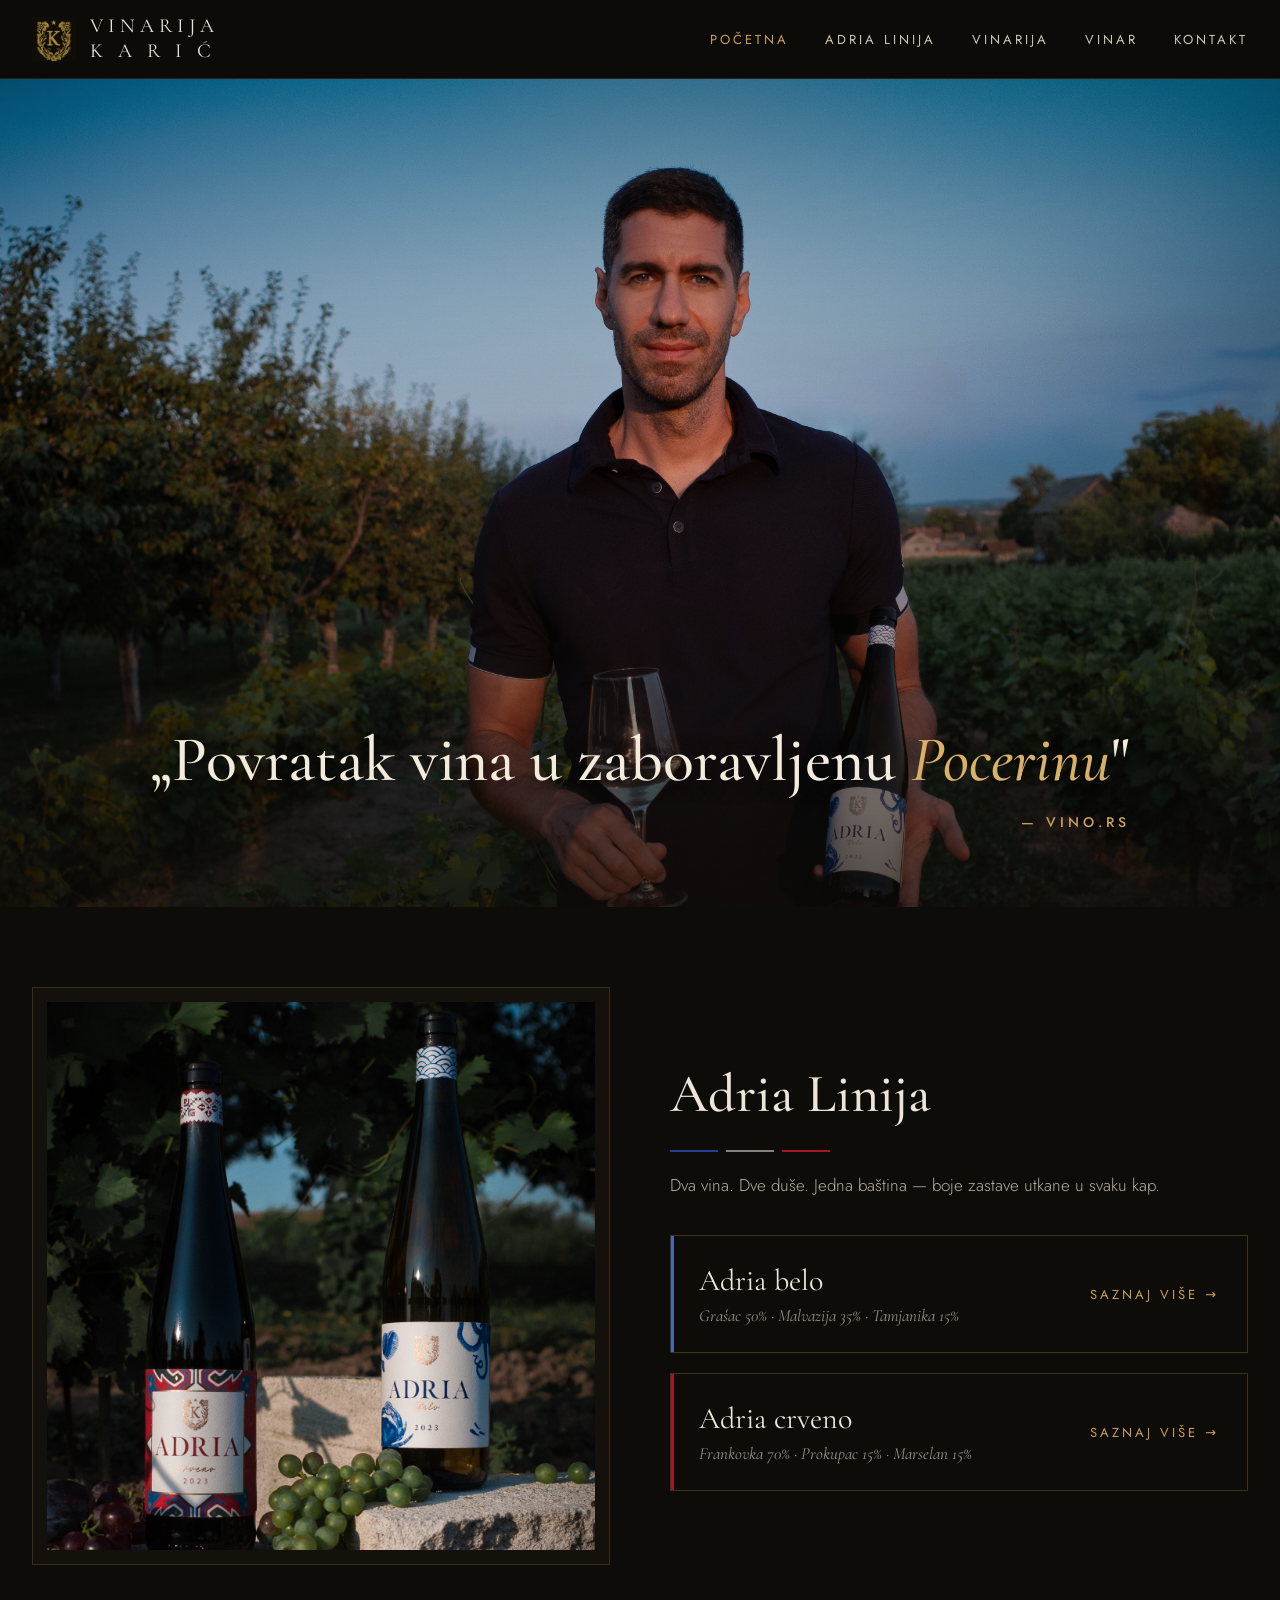
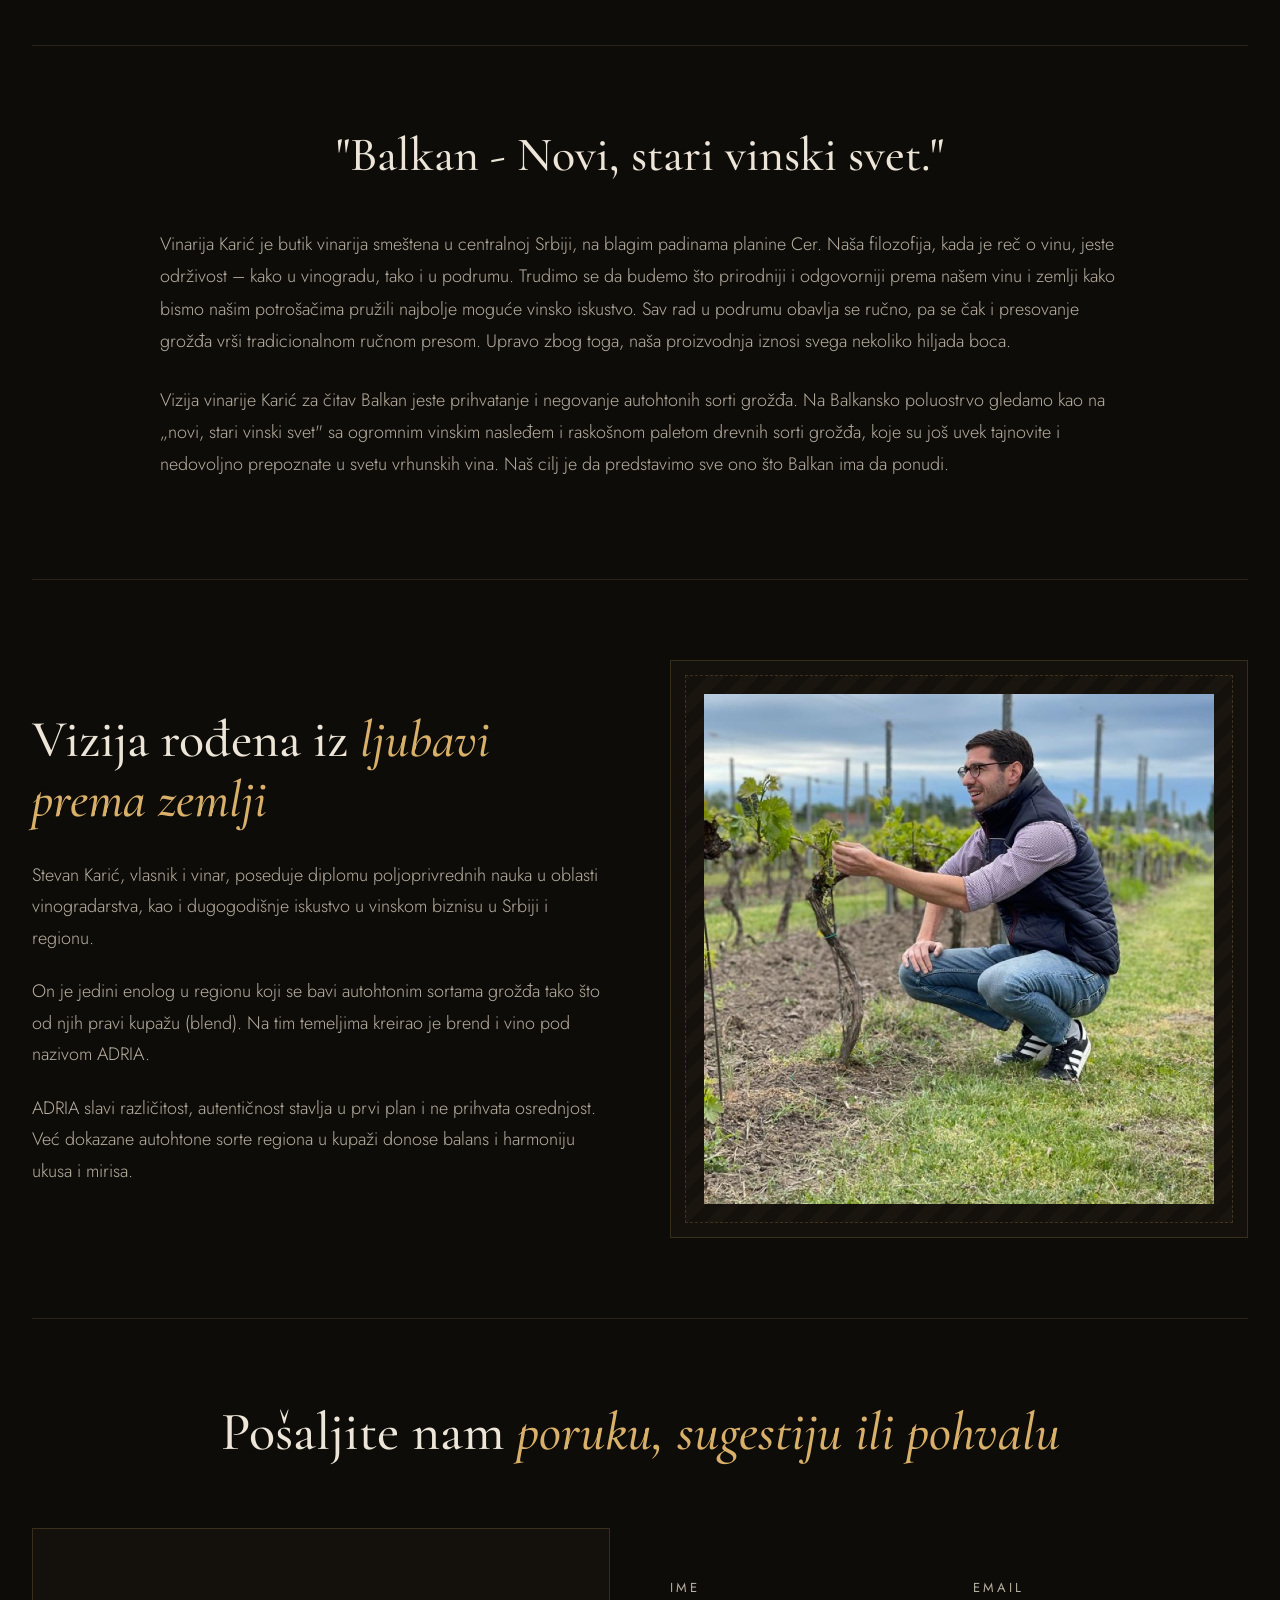
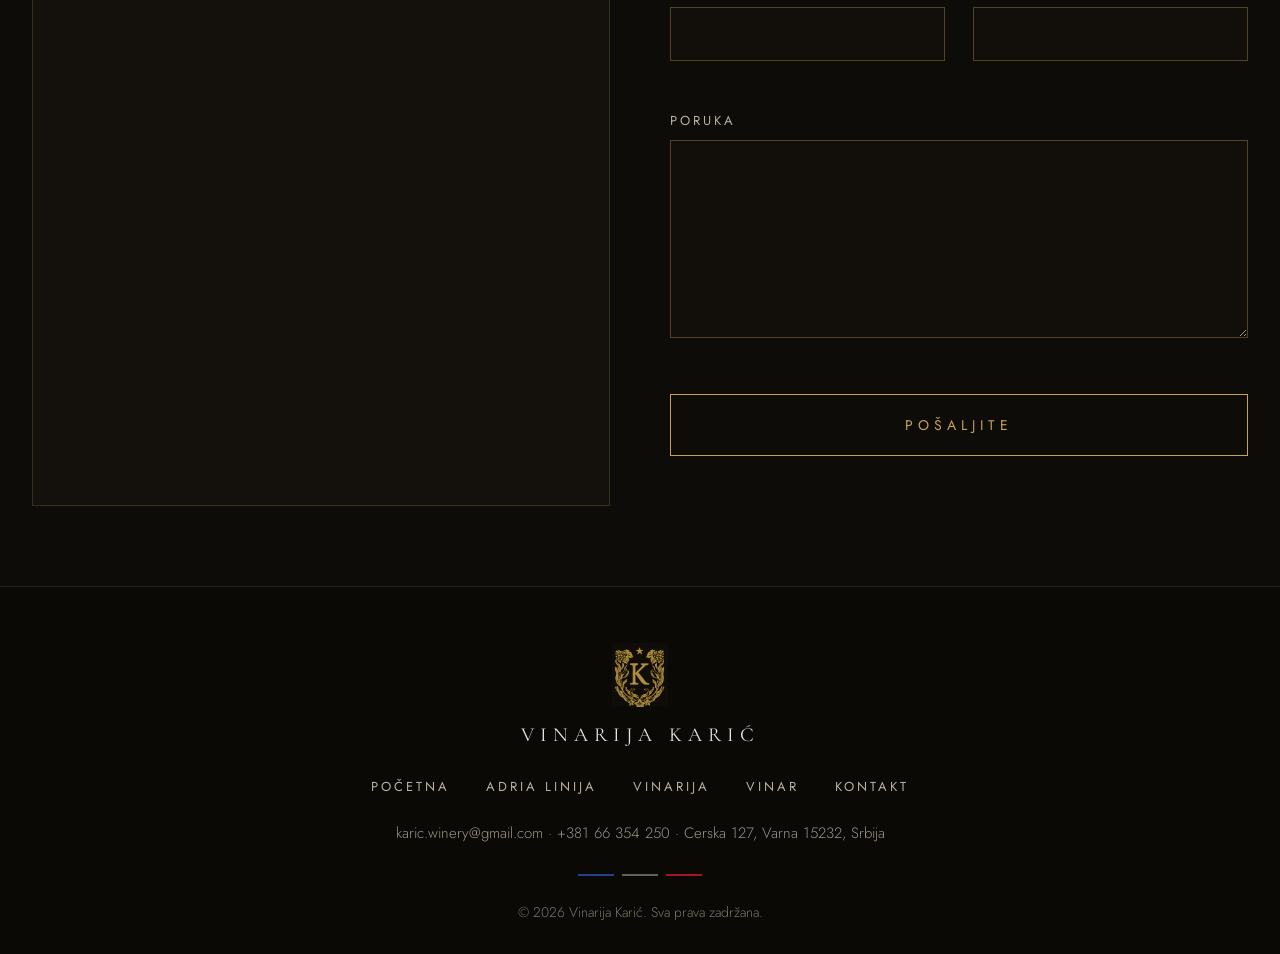
==== commit 567cf9ff: "Update index.html" ====
--- a/index.html
+++ b/index.html
@@ -119,7 +119,7 @@
       <div class="frame">
         <div class="mirror">
           <span class="imgslot" style="width:100%;aspect-ratio:1;">
-            <img src="assets/founder.jpg" alt="Stevan Karić u vinogradu" style="object-position:50% 54%;" onerror="this.closest('.imgslot').classList.add('no-img')">
+            <img src="assets/founder.jpg" alt="Stevan Karić u vinogradu" style="object-position:50% 54%; width: 100%; min-height: 300px; object-fit: cover; display: block;" onerror="this.closest('.imgslot').classList.add('no-img')"
             <span class="ph">Fotografija osnivača u vinogradu<br>(assets/founder.jpg)</span>
           </span>
         </div>
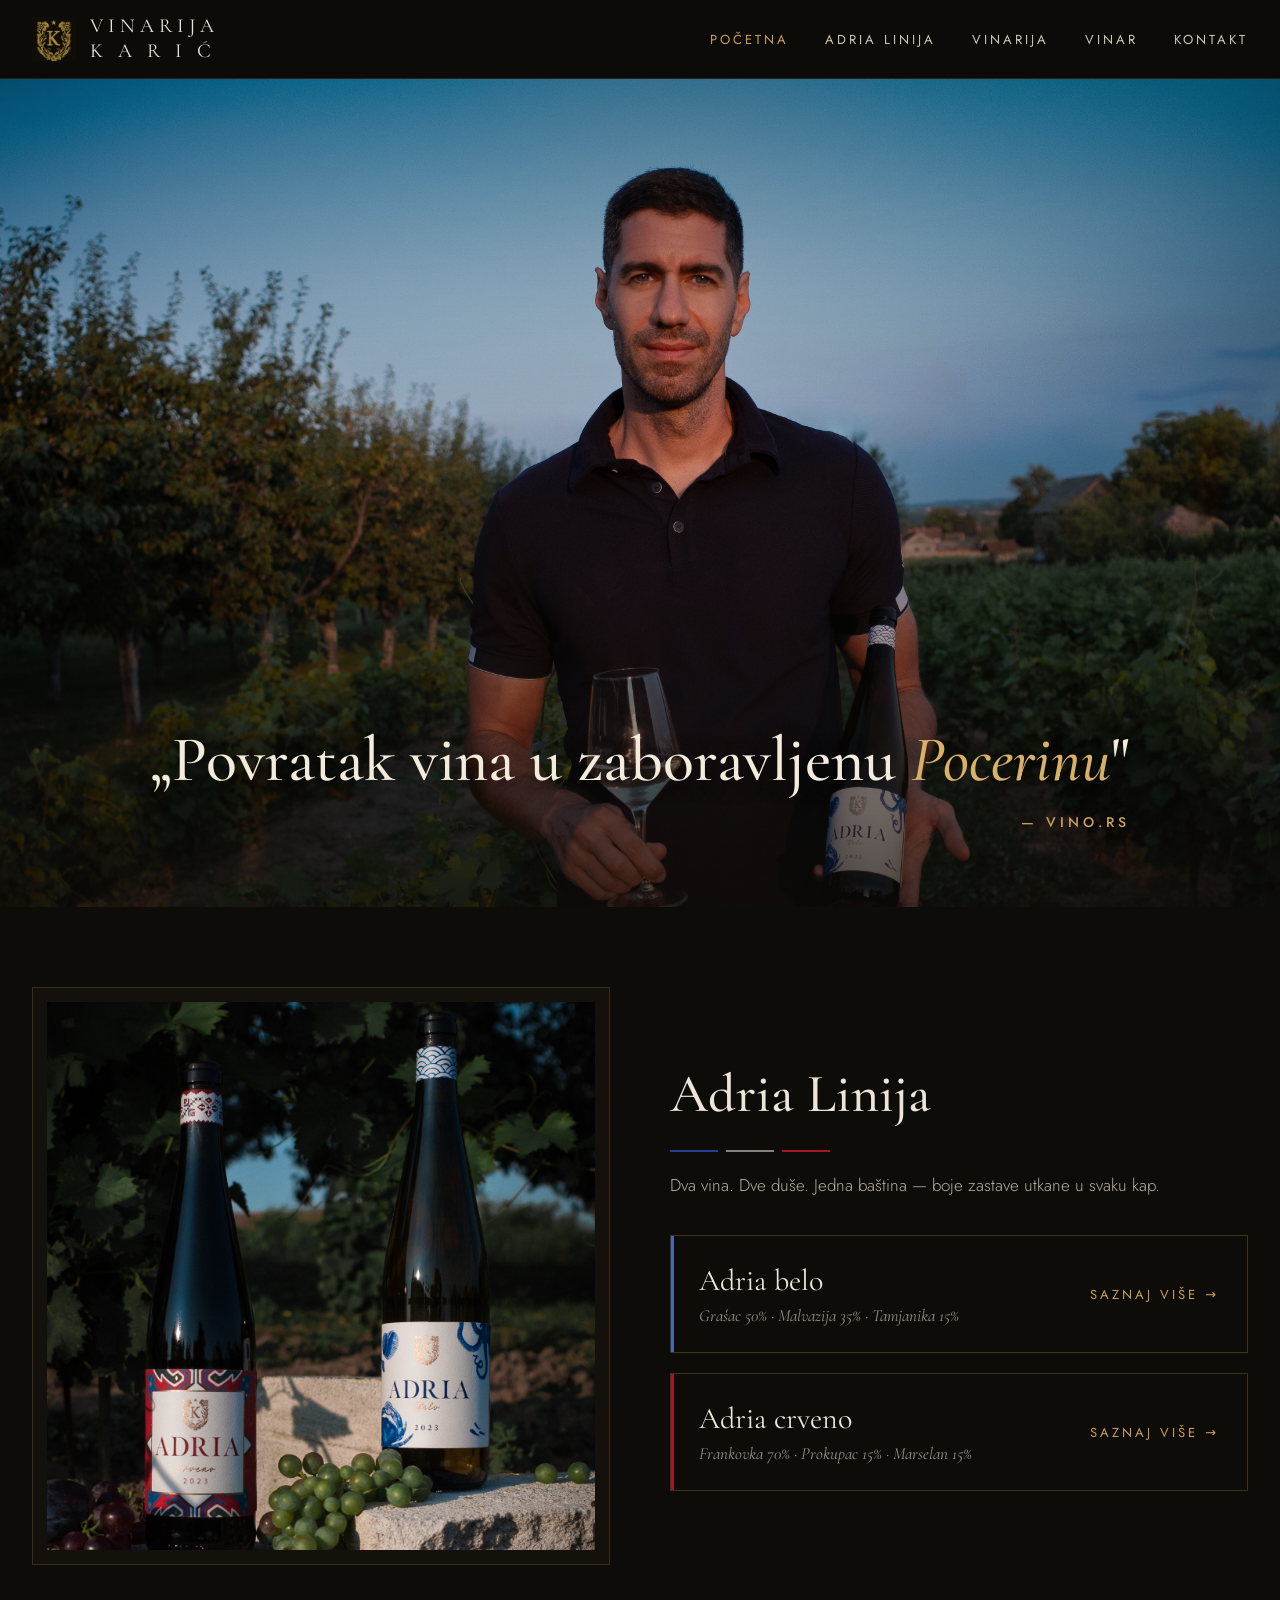
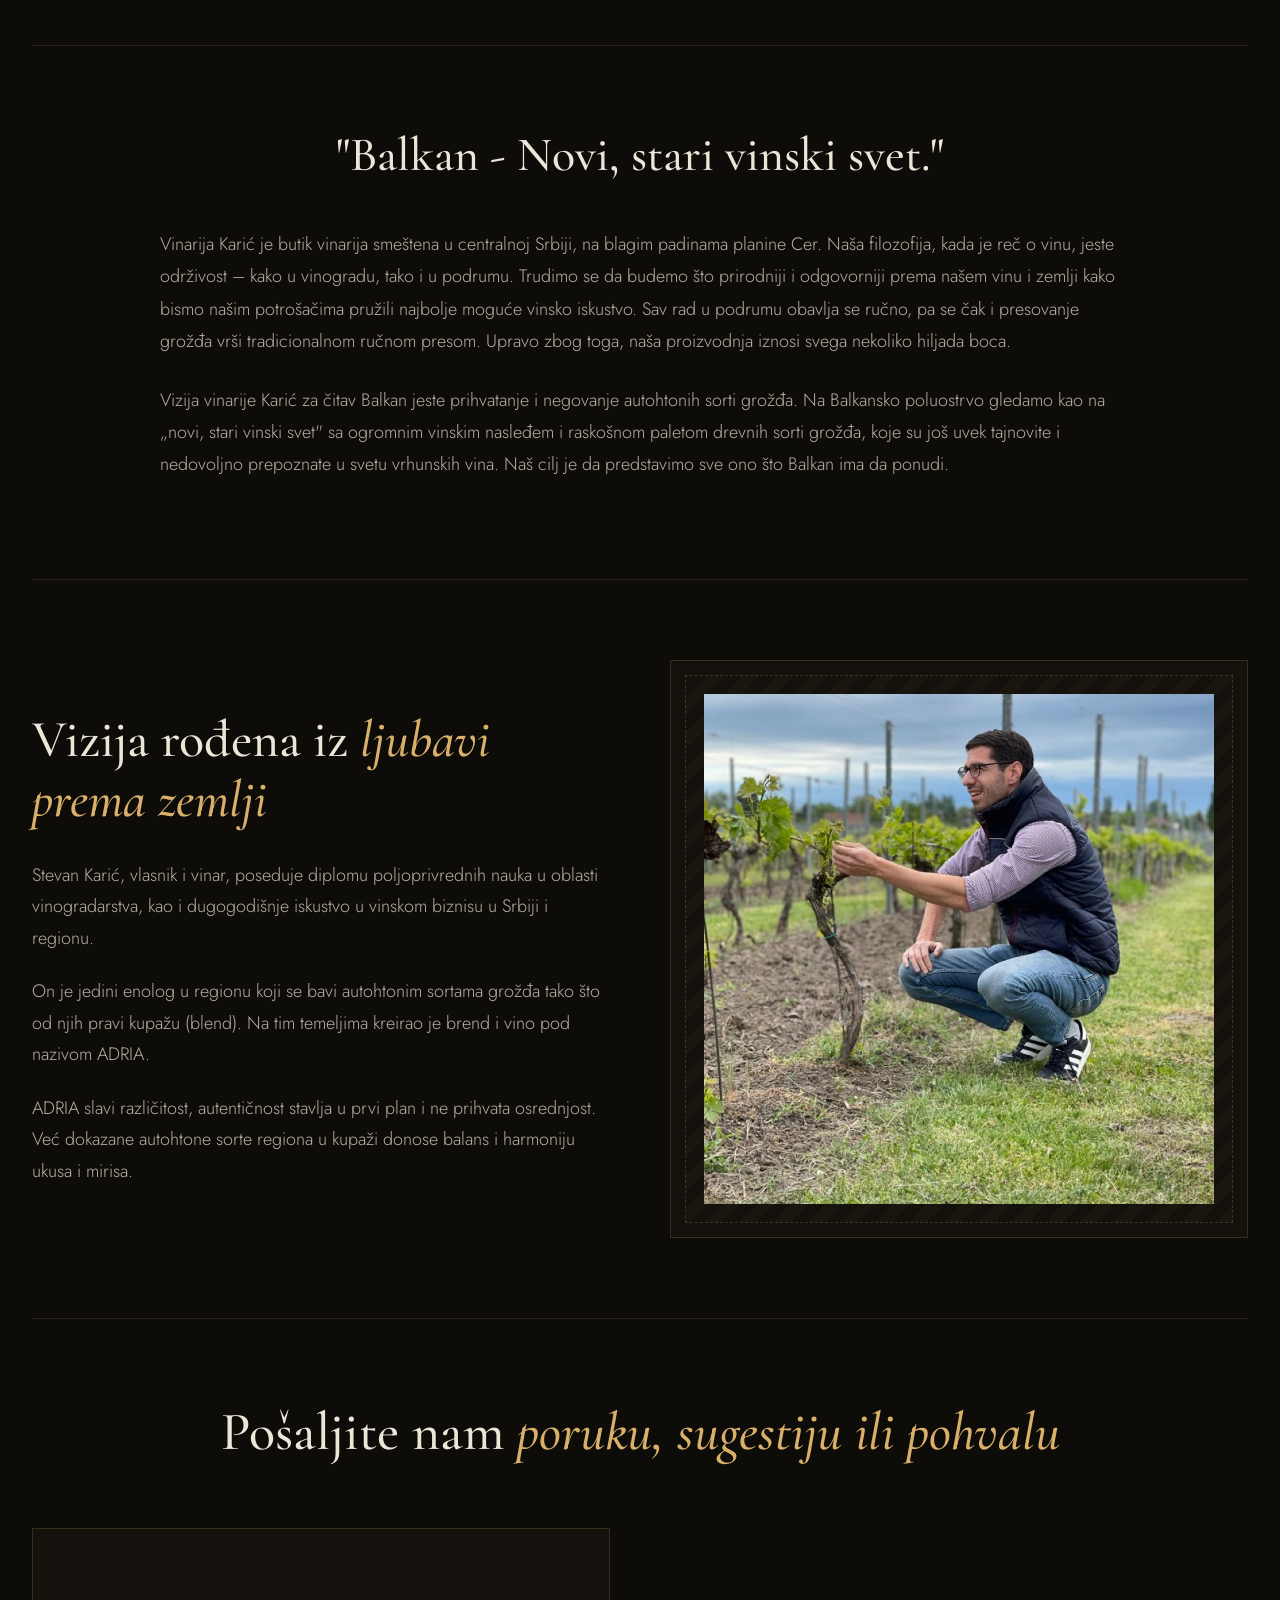
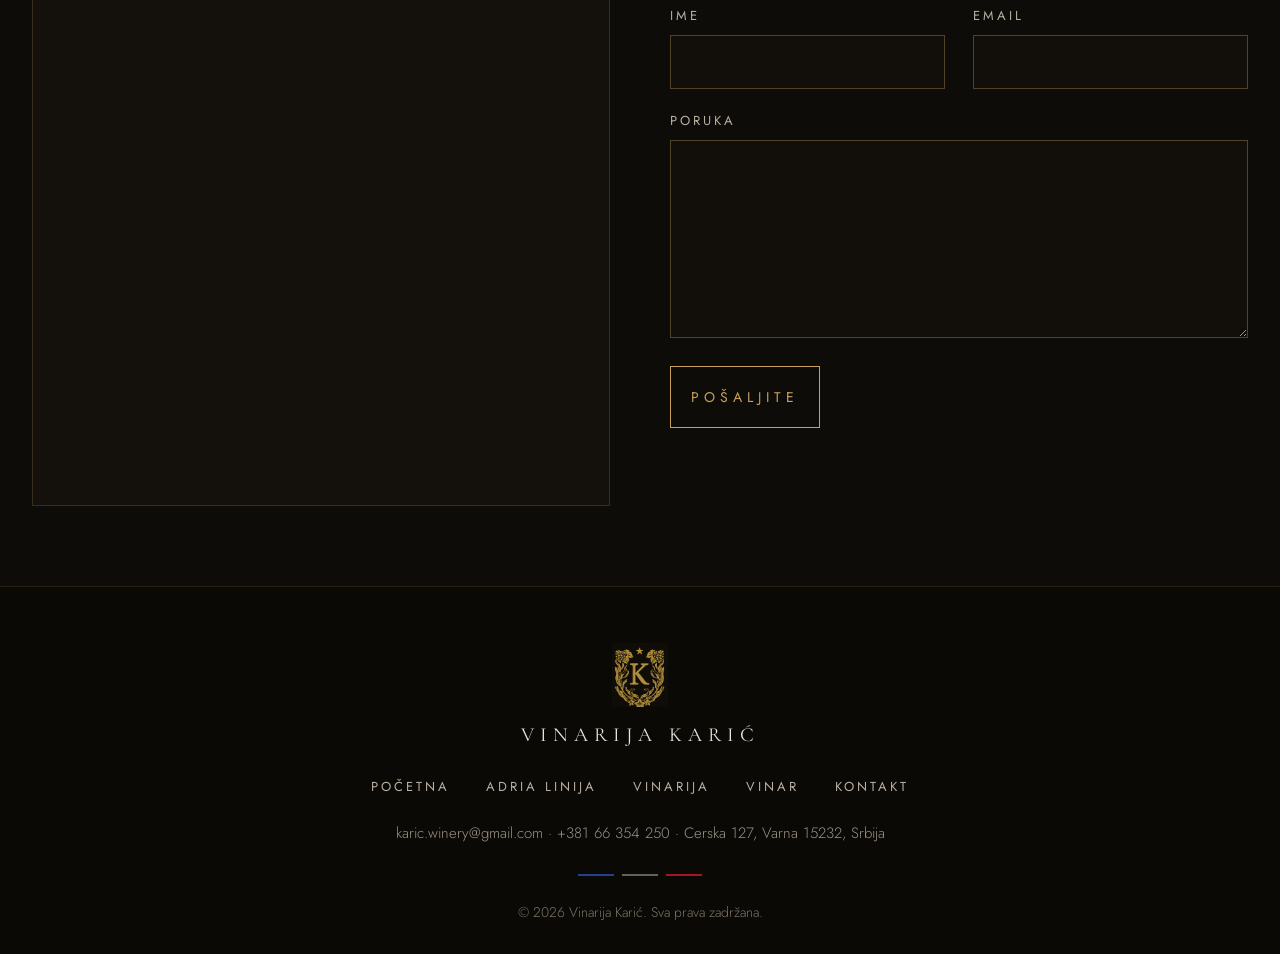
==== commit d2a1462e: "Update index.html" ====
--- a/index.html
+++ b/index.html
@@ -143,7 +143,8 @@
               <div class="t">Hvala vam!</div>
               <div class="s">Vaša poruka je poslata. Odgovorićemo u najkraćem roku.</div>
             </div>
-            <form id="contact-form" class="form" novalidate>
+            <form action="https://api.web3forms.com/submit" method="POST">
+  <input type="hidden" name="access_key" value="f66f3bff-819e-4952-ba8c-68dfea673f36">
               <div class="field-row">
                 <div class="field">
                   <label for="f-ime">IME</label>
